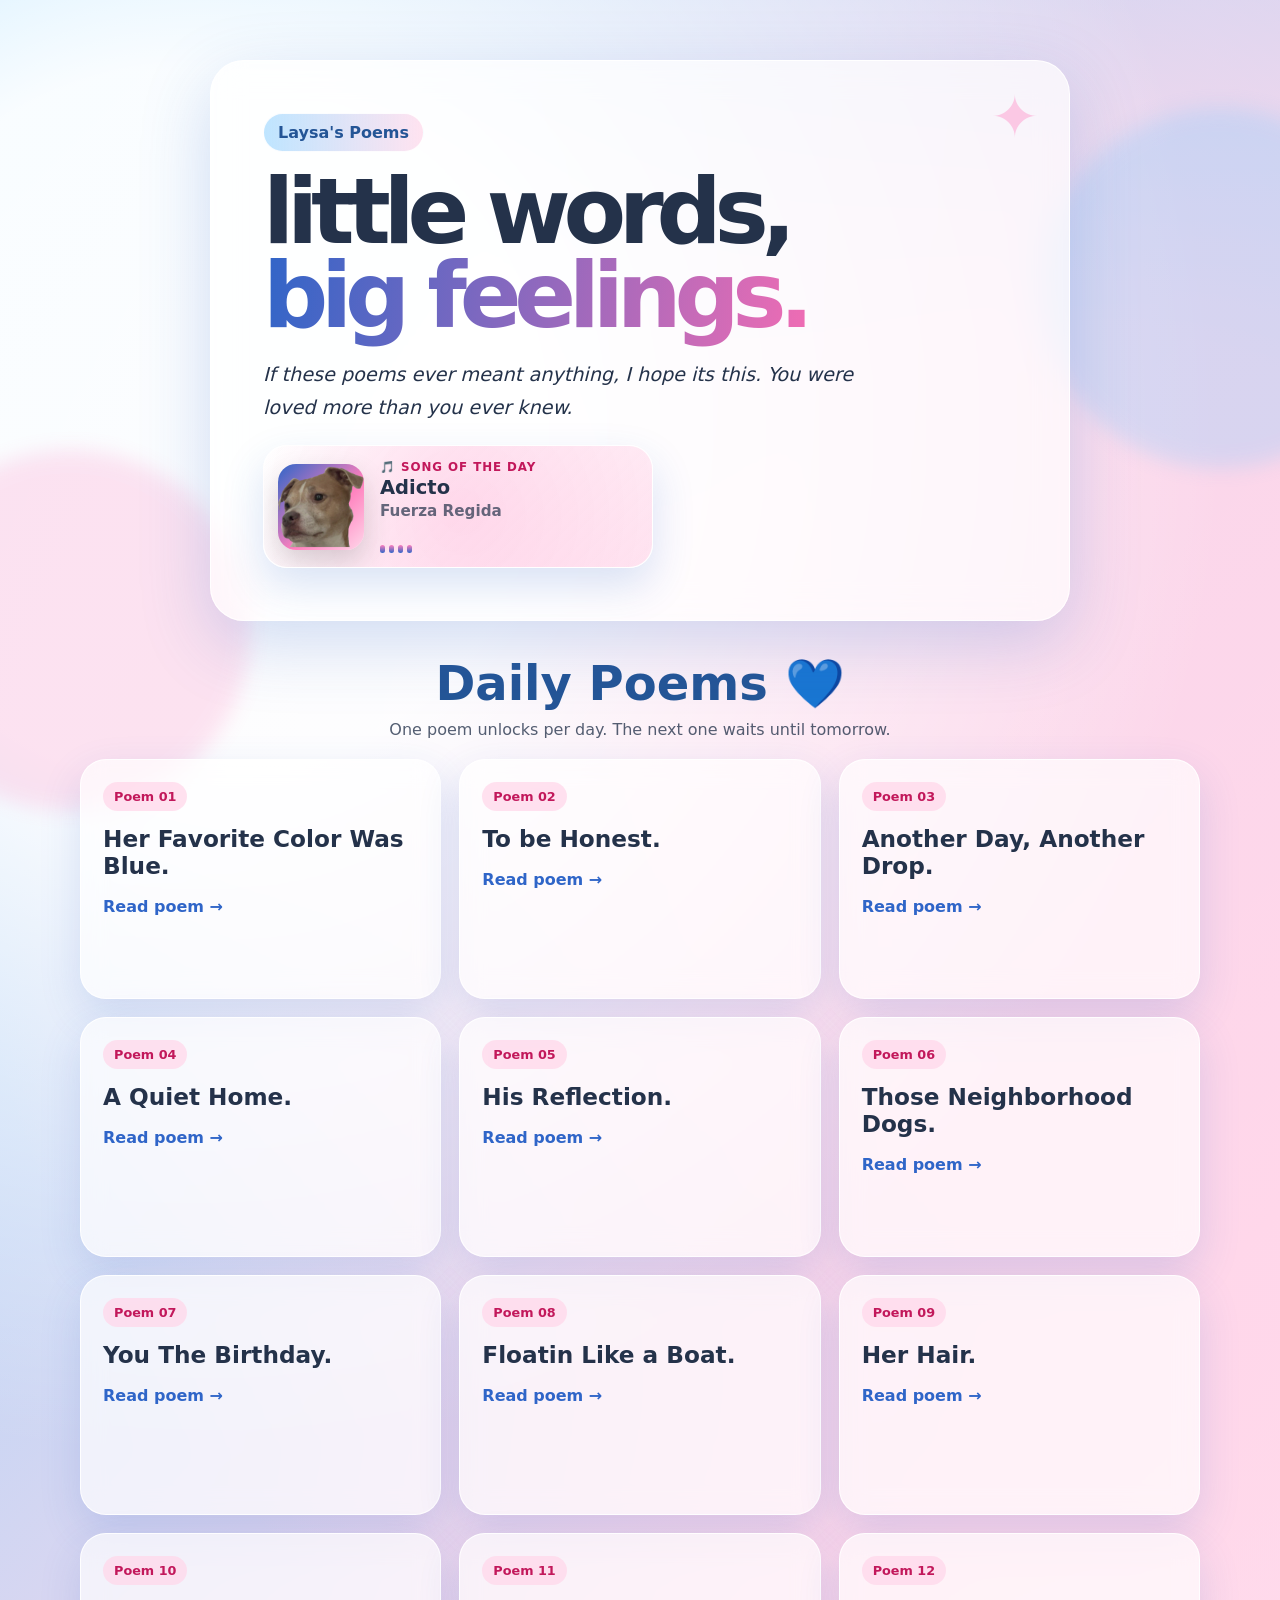
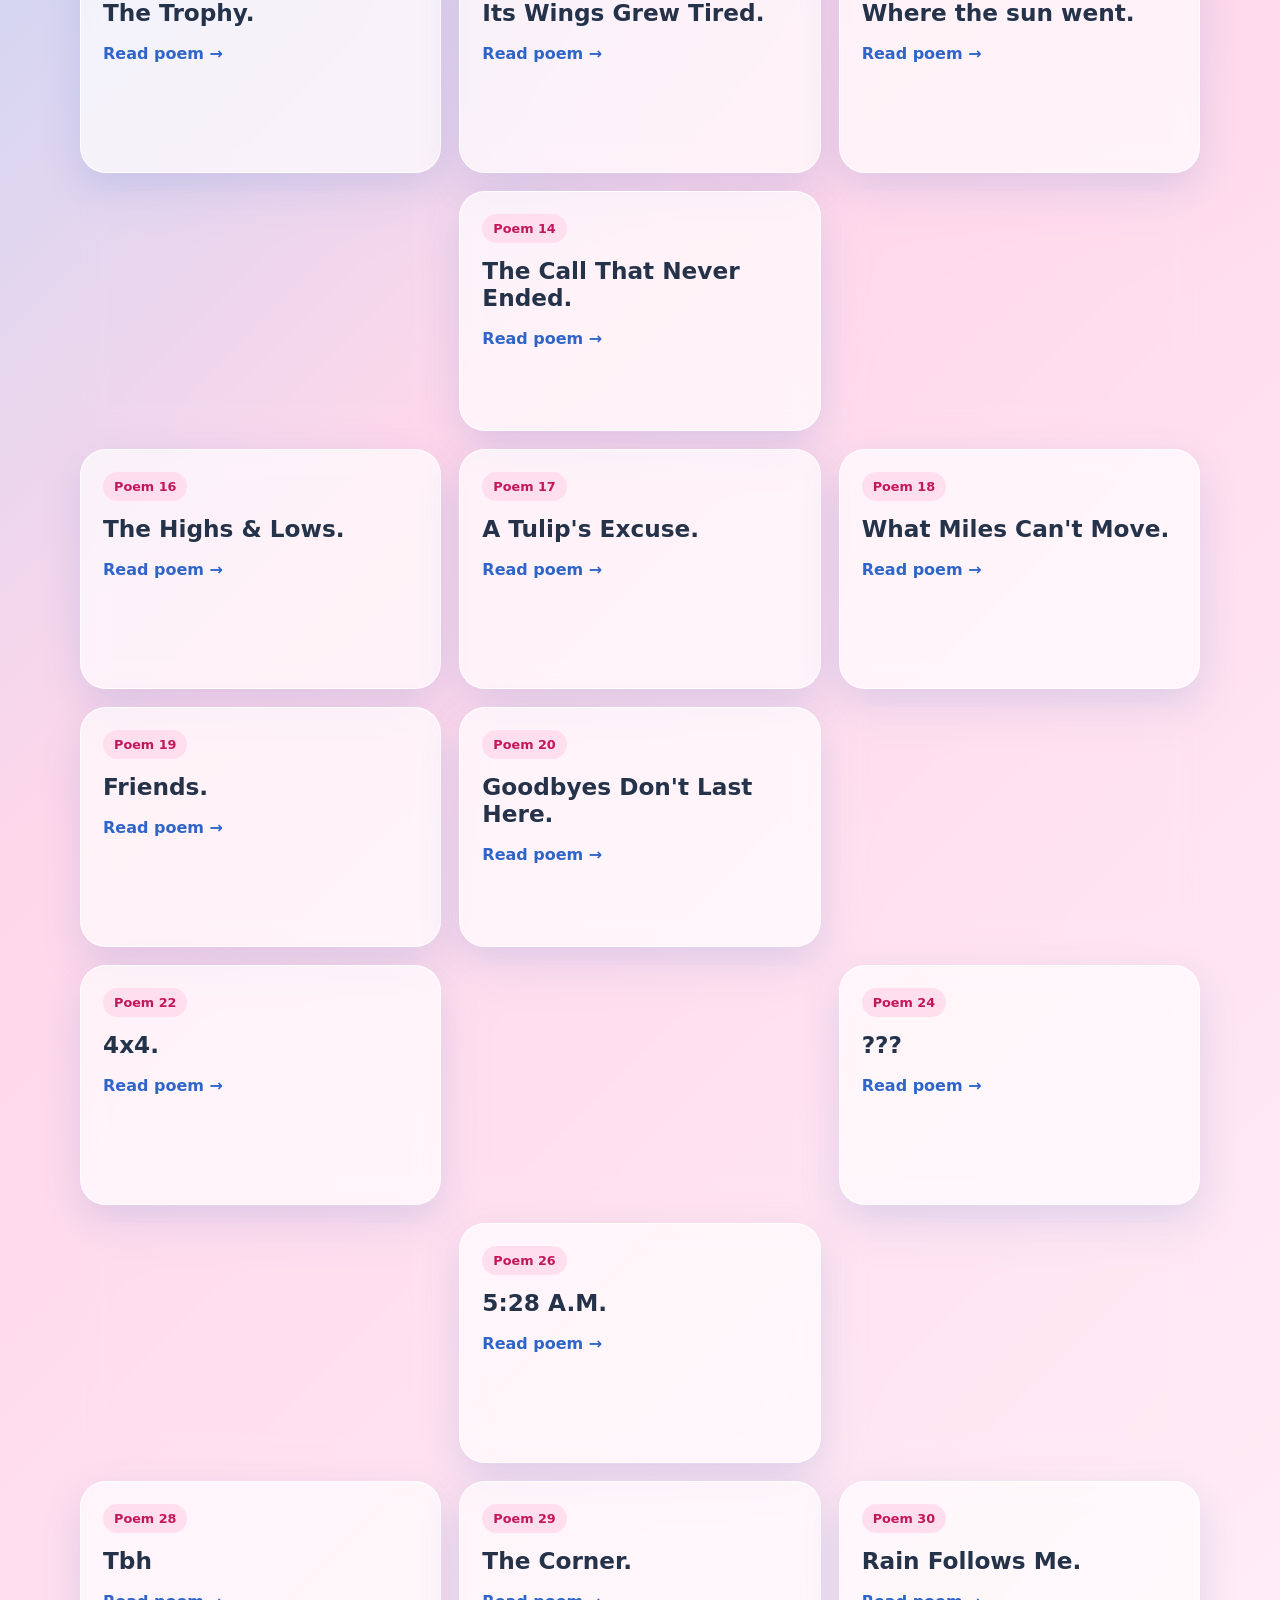
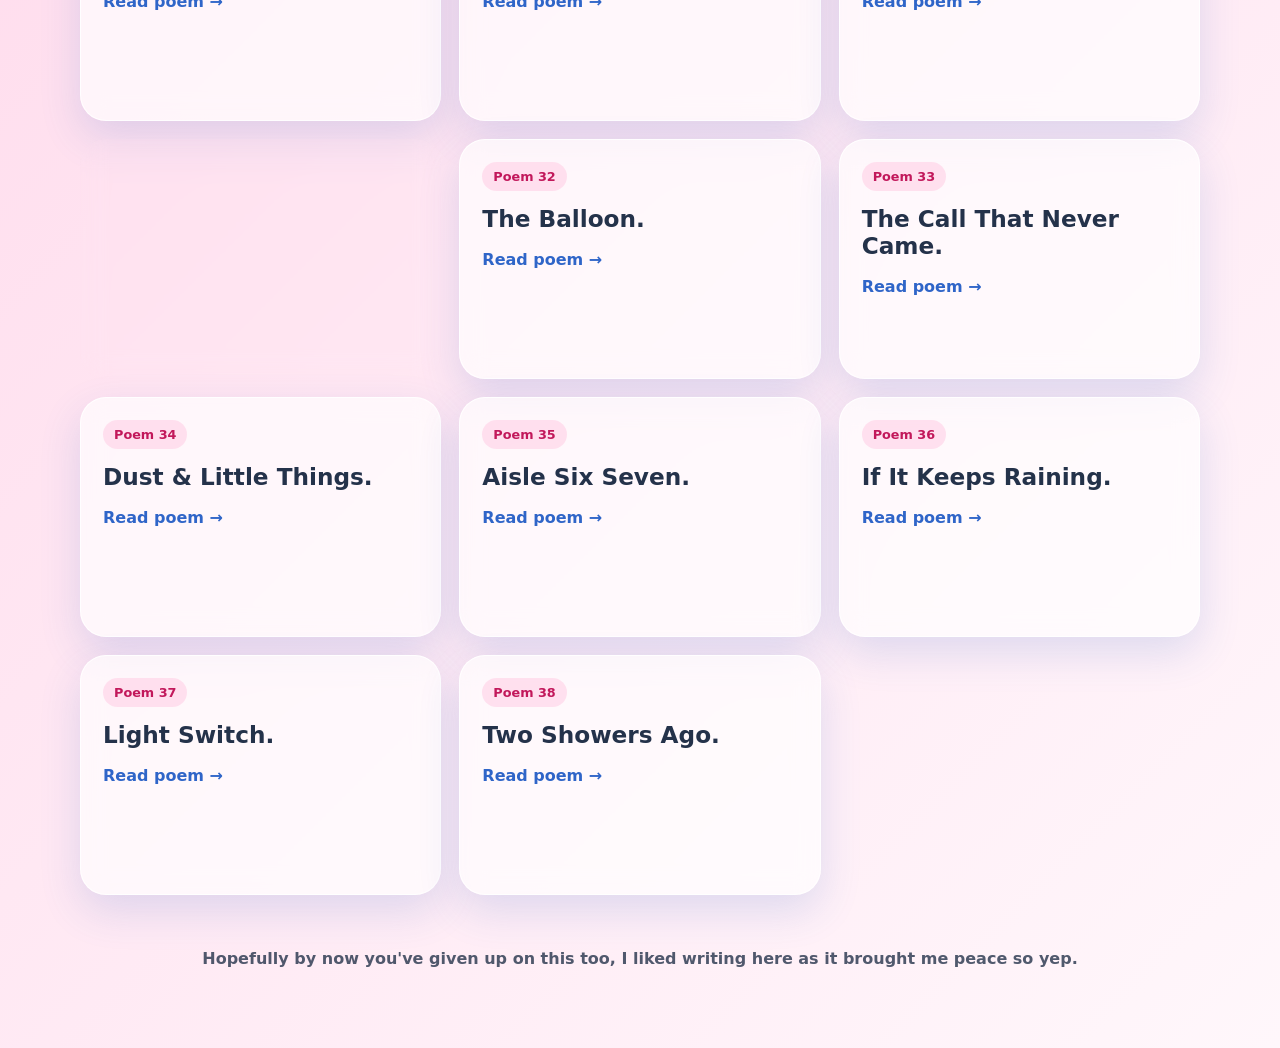
==== index.html @ 7ec51fd8 "Update index.html" ====
<!DOCTYPE html>
<html lang="en">
<head>
  <meta charset="UTF-8" />
  <meta name="viewport" content="width=device-width, initial-scale=1.0" />
  <title>Laysa's Poems.✍️💙</title>

  <style>
    :root {
      --blue: #7ecbff;
      --deep-blue: #2f65c8;
      --pink: #ffd7ea;
      --hot-pink: #ff7fbd;
      --cream: #fff9fb;
      --ink: #24324a;
      --soft-shadow: 0 22px 70px rgba(47, 101, 200, 0.22);
    }

    * {
      margin: 0;
      padding: 0;
      box-sizing: border-box;
      font-family: "Segoe UI", system-ui, sans-serif;
    }

    body {
      min-height: 100vh;
      color: var(--ink);
      overflow-x: hidden;
      background:
        radial-gradient(circle at 15% 10%, rgba(255,255,255,0.95) 0 9%, transparent 26%),
        radial-gradient(circle at 85% 18%, rgba(255,215,234,0.9) 0 12%, transparent 31%),
        linear-gradient(135deg, #89d4ff 0%, #ffd7ea 45%, #fff7fb 100%);
    }

    body::before,
    body::after {
      content: "";
      position: fixed;
      inset: auto;
      width: 360px;
      height: 360px;
      border-radius: 50%;
      filter: blur(10px);
      opacity: 0.45;
      pointer-events: none;
      z-index: 0;
    }

    body::before {
      left: -110px;
      bottom: 10%;
      background: rgba(255, 127, 189, 0.45);
      animation: floatGlow 8s ease-in-out infinite;
    }

    body::after {
      right: -120px;
      top: 12%;
      background: rgba(126, 203, 255, 0.6);
      animation: floatGlow 10s ease-in-out infinite reverse;
    }

    @keyframes floatGlow {
      0%, 100% { transform: translateY(0) scale(1); }
      50% { transform: translateY(-25px) scale(1.08); }
    }

    .page {
      position: relative;
      z-index: 1;
      width: min(1120px, calc(100% - 32px));
      margin: 0 auto;
      padding: 26px 0 60px;
    }

    .top-bar {
      display: flex;
      justify-content: space-between;
      align-items: center;
      gap: 14px;
      margin-bottom: 34px;
    }

    .home-link,
    .tiny-pill {
      text-decoration: none;
      color: #16427d;
      background: rgba(255, 255, 255, 0.65);
      border: 1px solid rgba(255,255,255,0.8);
      box-shadow: 0 10px 30px rgba(0,0,0,0.1);
      backdrop-filter: blur(12px);
      border-radius: 999px;
      padding: 11px 18px;
      font-weight: 800;
      transition: transform 0.2s ease, background 0.2s ease;
    }

    .home-link:hover,
    .tiny-pill:hover {
      transform: translateY(-2px);
      background: #fff;
    }

    .hero {
      display: grid;
      grid-template-columns: 1.05fr 0.95fr;
      gap: 28px;
      align-items: center;
      margin-bottom: 34px;
    }

    .hero-card {
      background: rgba(255,255,255,0.68);
      border: 1px solid rgba(255,255,255,0.9);
      border-radius: 34px;
      padding: clamp(26px, 5vw, 52px);
      box-shadow: var(--soft-shadow);
      backdrop-filter: blur(16px);
      position: relative;
      overflow: hidden;
    }

    .hero-card::before {
      content: "✦";
      position: absolute;
      right: 30px;
      top: 22px;
      font-size: 58px;
      color: rgba(255, 127, 189, 0.38);
      animation: twinkle 2.5s ease-in-out infinite;
    }

    @keyframes twinkle {
      0%, 100% { transform: rotate(0deg) scale(1); opacity: .35; }
      50% { transform: rotate(18deg) scale(1.2); opacity: .9; }
    }

    .eyebrow {
      display: inline-flex;
      align-items: center;
      gap: 8px;
      background: linear-gradient(90deg, rgba(126,203,255,.5), rgba(255,215,234,.7));
      border: 1px solid rgba(255,255,255,0.9);
      color: #245596;
      border-radius: 999px;
      padding: 9px 14px;
      font-weight: 900;
      margin-bottom: 18px;
    }

    h1 {
      font-size: clamp(2.45rem, 8vw, 5.7rem);
      line-height: 0.92;
      letter-spacing: -0.08em;
      color: #24324a;
      margin-bottom: 20px;
    }

    .gradient-text {
      background: linear-gradient(100deg, #2f65c8, #ff6db2, #2f65c8);
      background-size: 220% auto;
      -webkit-background-clip: text;
      background-clip: text;
      color: transparent;
      animation: shine 5s linear infinite;
    }

    @keyframes shine {
      to { background-position: 220% center; }
    }




    /* Song of the day card */
    .song-card {
      display: flex;
      align-items: center;
      gap: 16px;
      margin-top: 20px;
      width: min(100%, 390px);
      padding: 14px;
      border-radius: 24px;
      background: linear-gradient(135deg, rgba(255,255,255,.86), rgba(255,215,234,.72));
      border: 1px solid rgba(255,255,255,.95);
      box-shadow: 0 18px 42px rgba(47, 101, 200, .18);
      backdrop-filter: blur(14px);
      position: relative;
      overflow: hidden;
    }

    .song-card::before {
      content: "";
      position: absolute;
      inset: -40%;
      background: radial-gradient(circle, rgba(255,127,189,.22), transparent 55%);
      animation: songGlow 5s ease-in-out infinite;
      pointer-events: none;
    }

    @keyframes songGlow {
      0%, 100% {
        transform: translateX(-12%) rotate(0deg);
        opacity: .45;
      }

      50% {
        transform: translateX(12%) rotate(12deg);
        opacity: .9;
      }
    }

    .song-cover {
      width: 86px;
      height: 86px;
      flex: 0 0 86px;
      object-fit: cover;
      border-radius: 18px;
      box-shadow: 0 12px 28px rgba(0,0,0,.16);
      position: relative;
      z-index: 1;
      background: linear-gradient(135deg, #2f65c8, #ff7fbd 58%, #ffd7ea);
    }

    .song-info {
      display: flex;
      flex-direction: column;
      gap: 3px;
      position: relative;
      z-index: 1;
      min-width: 0;
    }

    .song-label {
      font-size: .74rem;
      font-weight: 900;
      color: #c2185b;
      text-transform: uppercase;
      letter-spacing: .08em;
    }

    .song-title {
      font-size: 1.22rem;
      font-weight: 900;
      color: #24324a;
      line-height: 1.15;
    }

    .song-artist {
      font-size: .95rem;
      font-weight: 700;
      color: rgba(36,50,74,.7);
    }

    .playing-bars {
      display: flex;
      align-items: end;
      gap: 4px;
      height: 22px;
      margin-top: 8px;
    }

    .playing-bars span {
      display: block;
      width: 5px;
      height: 8px;
      border-radius: 999px;
      background: linear-gradient(180deg, #ff7fbd, #2f65c8);
      animation: musicBar 1s ease-in-out infinite;
    }

    .playing-bars span:nth-child(2) {
      animation-delay: .15s;
    }

    .playing-bars span:nth-child(3) {
      animation-delay: .3s;
    }

    .playing-bars span:nth-child(4) {
      animation-delay: .45s;
    }

    @keyframes musicBar {
      0%, 100% {
        height: 7px;
        opacity: .7;
      }

      50% {
        height: 22px;
        opacity: 1;
      }
    }

    .hero-card p {
      font-size: clamp(1rem, 2vw, 1.2rem);
      line-height: 1.75;
      max-width: 620px;
    }

    .featured-poem {
      border-radius: 32px;
      background: linear-gradient(160deg, rgba(255,255,255,.82), rgba(255,215,234,.78));
      border: 1px solid rgba(255,255,255,.9);
      box-shadow: var(--soft-shadow);
      padding: 30px;
      position: relative;
      overflow: hidden;
    }

    .featured-poem::after {
      content: "💙";
      position: absolute;
      right: -8px;
      bottom: -22px;
      font-size: 120px;
      opacity: .12;
      transform: rotate(-12deg);
    }

    .featured-poem h2 {
      font-size: 1.35rem;
      color: #245596;
      margin-bottom: 14px;
    }

    .featured-poem .poem-lines {
      font-family: Georgia, serif;
      font-size: 1.1rem;
      line-height: 1.9;
      white-space: pre-line;
    }

    .section-title {
      text-align: center;
      margin: 34px 0 20px;
    }

    .section-title h2 {
      font-size: clamp(1.8rem, 4vw, 3rem);
      color: #245596;
    }

    .section-title p {
      margin-top: 8px;
      color: rgba(36, 50, 74, .78);
    }

    .poem-grid {
      display: grid;
      grid-template-columns: repeat(3, 1fr);
      gap: 18px;
    }

    .poem-card {
      min-height: 240px;
      border: 1px solid rgba(255,255,255,.88);
      background: rgba(255,255,255,.68);
      border-radius: 26px;
      padding: 22px;
      box-shadow: 0 16px 42px rgba(47, 101, 200, 0.16);
      backdrop-filter: blur(12px);
      cursor: pointer;
      position: relative;
      overflow: hidden;
      transition: transform .2s ease, box-shadow .2s ease;
    }

    .poem-card:hover {
      transform: translateY(-7px) rotate(-.4deg);
      box-shadow: 0 24px 55px rgba(47, 101, 200, 0.24);
    }

    .poem-card::before {
      content: "";
      position: absolute;
      inset: 0;
      background: linear-gradient(135deg, rgba(126,203,255,.18), rgba(255,127,189,.22));
      opacity: 0;
      transition: opacity .2s ease;
    }

    .poem-card:hover::before { opacity: 1; }

    .poem-card > * { position: relative; z-index: 1; }

    .poem-date {
      display: inline-block;
      font-size: .8rem;
      font-weight: 900;
      color: #c2185b;
      background: rgba(255,215,234,.75);
      border-radius: 999px;
      padding: 7px 11px;
      margin-bottom: 14px;
    }

    .poem-card h3 {
      font-size: 1.45rem;
      margin-bottom: 12px;
      color: #24324a;
    }

    .read-more {
      margin-top: 18px;
      font-weight: 900;
      color: #2f65c8;
    }

    .modal {
      position: fixed;
      inset: 0;
      display: none;
      align-items: center;
      justify-content: center;
      padding: 20px;
      background: rgba(14, 24, 49, .45);
      z-index: 50;
      backdrop-filter: blur(8px);
    }

    .modal.show { display: flex; }

    .modal-content {
      width: min(720px, 100%);
      max-height: 88vh;
      overflow: auto;
      border-radius: 30px;
      background: #fffafd;
      border: 2px solid rgba(255,255,255,.85);
      box-shadow: 0 30px 90px rgba(0,0,0,.28);
      padding: clamp(24px, 5vw, 46px);
      position: relative;
    }

    .close-modal {
      position: absolute;
      top: 18px;
      right: 18px;
      width: 42px;
      height: 42px;
      border: none;
      border-radius: 50%;
      background: #ffe4f2;
      color: #c2185b;
      font-size: 1.2rem;
      font-weight: 900;
      cursor: pointer;
    }

    .modal-content h2 {
      color: #245596;
      font-size: clamp(1.8rem, 5vw, 3rem);
      margin: 14px 0 18px;
    }

    .modal-poem {
      white-space: pre-line;
      font-family: Georgia, serif;
      font-size: 1.17rem;
      line-height: 2;
      color: #24324a;
    }

    .footer-note {
      text-align: center;
      margin-top: 34px;
      padding: 20px;
      color: rgba(36, 50, 74, .8);
      font-weight: 700;
    }

    .floating-heart {
      position: fixed;
      bottom: -40px;
      font-size: 18px;
      opacity: .35;
      pointer-events: none;
      animation: rise 8s linear forwards;
      z-index: 0;
    }

    @keyframes rise {
      to {
        transform: translateY(-115vh) rotate(360deg);
        opacity: 0;
      }
    }

.poem-preview {
  color: rgba(36, 50, 74, .75);
  line-height: 1.6;
  font-family: Georgia, serif;
}

    .single-hero {
      grid-template-columns: 1fr;
      max-width: 860px;
      margin-left: auto;
      margin-right: auto;
    }

    .locked-card {
      cursor: default;
      opacity: .62;
      filter: grayscale(.15);
    }

    .locked-card:hover {
      transform: none;
      box-shadow: 0 16px 42px rgba(47, 101, 200, 0.16);
    }

    .locked-card .read-more {
      color: #c2185b;
    }

    .unlock-note {
      margin-top: 12px;
      font-size: .92rem;
      line-height: 1.5;
      color: rgba(36, 50, 74, .68);
      font-weight: 700;
    }


    /* Tulip intro animation for Poem 15 */
    .tulip-intro {
      position: fixed;
      inset: 0;
      background: rgba(255, 250, 253, 0.98);
      display: none;
      justify-content: center;
      align-items: center;
      z-index: 9999;
    }

    .tulip-intro.show {
      display: flex;
    }

    .tulip {
      position: relative;
      width: 120px;
      height: 250px;
    }

    .stem {
      position: absolute;
      bottom: 0;
      left: 56px;
      width: 8px;
      height: 0;
      background: #3ea85a;
      border-radius: 999px;
      animation: growStem 1.3s forwards;
    }

    .leaf {
      position: absolute;
      width: 55px;
      height: 22px;
      background: #57c76f;
      border-radius: 100px;
      opacity: 0;
    }

    .leaf-left {
      left: 12px;
      bottom: 70px;
      transform: rotate(-35deg);
      animation: showLeaf .5s 1s forwards;
    }

    .leaf-right {
      right: 12px;
      bottom: 105px;
      transform: rotate(35deg);
      animation: showLeaf .5s 1.15s forwards;
    }

    .flower {
      position: absolute;
      top: 8px;
      left: 24px;
      opacity: 0;
      animation: bloom .85s 1.45s forwards;
    }

    .petal {
      position: absolute;
      width: 42px;
      height: 64px;
      background: #ff7fbd;
      border-radius: 50% 50% 8px 8px;
      box-shadow: 0 10px 30px rgba(255, 127, 189, 0.3);
    }

    .p1 {
      left: 18px;
      z-index: 2;
    }

    .p2 {
      left: 0;
      transform: rotate(-22deg);
      transform-origin: bottom center;
    }

    .p3 {
      left: 36px;
      transform: rotate(22deg);
      transform-origin: bottom center;
    }

    @keyframes growStem {
      to { height: 180px; }
    }

    @keyframes showLeaf {
      to { opacity: 1; }
    }

    @keyframes bloom {
      from {
        opacity: 0;
        transform: translateY(20px) scale(.15);
      }
      to {
        opacity: 1;
        transform: translateY(0) scale(1);
      }
    }


    .tulip-message {
      position: fixed;
      left: 50%;
      top: 68%;
      transform: translateX(-50%);
      text-align: center;
      color: #24324a;
      opacity: 0;
      font-size: 1.25rem;
      line-height: 1.8;
      font-family: Georgia, serif;
      animation: fadeWords 1.5s ease forwards;
      animation-delay: 2s;
    }

    .tulip-message div:first-child {
      font-style: italic;
    }

    .tulip-message div:last-child {
      font-size: 1.6rem;
      font-weight: 500;
    }

    @keyframes fadeWords {
      from {
        opacity: 0;
        transform: translateX(-50%) translateY(12px);
      }

      to {
        opacity: 1;
        transform: translateX(-50%) translateY(0);
      }
    }

    @media (max-width: 900px) {
      .hero { grid-template-columns: 1fr; }
      .poem-grid { grid-template-columns: repeat(2, 1fr); }
      .top-bar { align-items: stretch; flex-direction: column; }
      .home-link, .tiny-pill { text-align: center; }
    }

    @media (max-width: 620px) {
      .page { width: min(100% - 18px, 1120px); padding-top: 12px; padding-bottom: 42px; }
      .top-bar { margin-bottom: 18px; }
      .poem-grid { grid-template-columns: 1fr; gap: 14px; }
      .hero { margin-bottom: 24px; }
      .hero-card, .featured-poem, .modal-content { border-radius: 24px; }
      .hero-card { padding: 24px 18px; }
      .poem-card { min-height: auto; padding: 20px 18px; border-radius: 22px; }
      .modal { padding: 10px; }
      .modal-content { max-height: 86vh; padding: 26px 18px; }
      .modal-poem { font-size: 1.05rem; line-height: 1.85; }
      .close-modal { top: 12px; right: 12px; }
    }
  </style>
</head>
<body>
  <main class="page">
    <nav class="top-bar">
    </nav>

    <section class="hero single-hero">
      <div class="hero-card">
        <div class="eyebrow">Laysa's Poems</div>
        <h1>little words,<br><span class="gradient-text">big feelings.</span></h1>
        <p>
          <i>If these poems ever meant anything, I hope its this.
             You were loved more than you ever knew.
          </i>
        </p>

                <div class="song-card" aria-label="Song of the Day">
          <img id="songCover" class="song-cover" src="" alt="Song Cover">

          <div class="song-info">
            <span class="song-label">🎵 Song of the Day</span>
            <span id="songTitle" class="song-title"></span>
            <span id="songArtist" class="song-artist"></span>

            <div class="playing-bars" aria-hidden="true">
              <span></span>
              <span></span>
              <span></span>
              <span></span>
            </div>
          </div>
        </div>
</div>
    </section>

    <section id="poemCollection">
      <div class="section-title">
        <h2>Daily Poems 💙</h2>
        <p>One poem unlocks per day. The next one waits until tomorrow.</p>
      </div>

      <div class="poem-grid" id="poemGrid"></div>
    </section>

    <div class="footer-note">
Hopefully by now you've given up on this too, I liked writing here as it brought me peace so yep.
    </div>
  </main>


  <div id="tulipIntro" class="tulip-intro">
    <div class="tulip">
      <div class="stem"></div>
      <div class="leaf leaf-left"></div>
      <div class="leaf leaf-right"></div>
      <div class="flower">
        <span class="petal p1"></span>
        <span class="petal p2"></span>
        <span class="petal p3"></span>
      </div>

      <div class="tulip-message">
        <div>in the end,</div>
        <div>i still love you laysa.</div>
      </div>
    </div>
  </div>

  <div class="modal" id="poemModal" onclick="closePoem(event)">
    <div class="modal-content">
      <button class="close-modal" onclick="closePoem(event)">×</button>
      <span class="poem-date" id="modalDate"></span>
      <h2 id="modalTitle"></h2>
      <div class="modal-poem" id="modalPoem"></div>
    </div>
  </div>

  <script>
    const SONG_OF_THE_DAY = {
      title: "Adicto",
      artist: "Fuerza Regida",
      cover: "babydog.png"
    };

    const poems = [
      {
        title: "Her Favorite Color Was Blue.",
        date: "Poem 01",
        body: `Past every color in the rainbow,
        He always stopped at blue,
        The memories always came slow,
        Like a quiet ocean view.
        
        He thought it was just a coincidence,
        A habit he never outgrew,
        Until one day it all made sense,
        Her favorite color was blue.
        `
      },
      {
        title: "To be Honest.",
        date: "Poem 02",
        body: `Like a leaf in the wind,
        I was tossed and I turned,
        Looking for signs in the distance
        While bridges behind me burned.

        To be honest,
        Nothing felt more like flying,
        Than the moment I let go of trying.

        I was weightless, I was free,
        I was finally just me,
        And I never wanted to land,
        But then I began to understand.

        That every sky gets lonely,
        No matter how perfect the view.

        To be honest,
        It should have always been with you.
        `
      },
      {
        title: "Another Day, Another Drop.",
        date: "Poem 03",
        body: `It comes and goes,
        Never quite the same,
        A little drop of sunshine,
        Or a little drop of rain.
        
        It can be the best day ever,
        Or the worst day too,
        But every drop is a memory,
        And every drop is a part of you.
        
        He looks out past the window,
        Nothing but a cloud or two,
        He idles by waiting for the rain to show,
        But the sun keeps shining through.
        
        She loves the sun, and she hates the rain,
        But he loves her, so he'll take them both just the same.
        It's just another day, another drop, but it's a drop that holds her name,`
      },
      {
        title: "A Quiet Home.",
        date: "Poem 04",
        body: `The moonlight spills like honey,
        Through the windows filled with dreams,
        A quiet home of memories,
        Where love is more than it seems.
        
        What awaits beyond the starlit sky,
        Is a world of endless curiosity,
        But in this quiet home, beneath the night,
        He finds himself wrapped in her tranquility.
        
        He wonders if she too feels the disconnect,
        Between the world outside and the one they share,
        But in this quiet home, where their hearts connect,
        He knows that love is always there.
        
        So he'll stay a little longer, in this quiet home,
        Where the moonlight spills like honey, and love is all they've ever known.
        He doesn't need to chase the stars above, or seek out new horizons to roam,
        Because in this quiet home, with her, he's already found his way back home.
        
        And in the stillness of the night, he realizes with a smile,
        The home was never quiet,
        The love was never silent,
        The moon was never just a light,
        It was the melody of her heart, that made everything feel so right.`

      },
      {
        title: "His Reflection.",
        date: "Poem 05",
        body: `He sits across from it,
        It stares back at him,
        
        The same hands that once reached for another drink,
        Now wishes to reach for her instead,
        No need for crowded rooms or flashing lights,
        Just the quiet company of her voice he wishes would never end.

        He spent years trying to outrun the silence,
        Mistaking the noise for being alive,
        Pouring his sorrows into empty glasses,
        Hoping that she would finally arrive.

        Wait lowkey timeout,
        He thinks to himself,
        Maybe it's not her he's waiting for,
        In the quiet moments, when the world slows down,
        He realizes that he's been waiting for himself to be found.`
      },
      {
        title: "Those Neighborhood Dogs.",
        date: "Poem 06",
        body: `Every afternoon, 
        The neighborhood dogs come out to play,
        
        Cute little pups with wagging tails and floppy ears,
        Ready to chase a ball or make new friends without any fears.
        
        Little paws prance across the pavement,
        Tails wagging with a purpose to be free,
        As if every blade of grass,
        Holds a mystery only they can see.
        
        He sits back and watches the joyful show,
        A gentle smile begins to slowly grow,
        How happiness can fit inside a game,
        Yet somehow every day still feels the same.

        Because no matter how adorable those neighborhood dogs may seem,
        Or how playful they are when they run and gleam,
        His thoughts always wonder back to you,
        The prettiest thing those eyes have ever seen.

        The dogs are cute,
        That's certainly true,

        But if they handed out awards each day,
        For the one who stole his heart away,
        First place would always go to you.
        `
      },
      {
        title: "You The Birthday.",
        date: "Poem 07",
        body: `It's not her birthday,
        I checked twice today,
        But everytime I see her,
        My brain says it anyway.

        No cake on the table,
        No candles on display,
        No reason to celebrate,
        But somehow here we stay.

        Perhaps it's her smile,
        Maybe it's her eyes,
        Maybe it's the way she laughs,
        I wouldn't know, I'm not that wise.

        All I know is that when I'm with her,
        She never fails to make my day,
        So if someone asks me why,
        I'll just say, "she da birthday."
        `
      },
      {
        title: "Floatin Like a Boat.",
        date: "Poem 08",
        body: `He spent years patching holes,
        In a boat that wouldn't sink,
        Fixing problems that weren't there,
        Before he'd stop to think.
        
        Every creak became a warning,
        Every wave became a sign,
        As if disaster sat waiting,
        Just waiting for the next wave to come by,
        
        He was so busy preparing,
        For waters that were rough and cold,
        That he forgot to enjoy them,
        Or so he's often told.
        
        The funny thing about boats,
        Is they were built to sway,
        Not every movement means you're lost,
        Sometimes that's just the bay.
        
        So now he lets the water move,
        And takes it day by day, 
        Because a boat that fears the ocean,
        Was never meant to sail away.`
      },
      {
        title: "Her Hair.",
        date: "Poem 09",
        body: `He notices her hair,
        More often than he'll admit,
        The way it falls around her shoulders,
        Like cinderalla, it always fit.
        
        Some days it's neatly brushed,
        Other days it does its own thing,
        Yet somehow every version of it,
        Feels deserving of a painting.
        
        He swears it catches sunlight, 
        In a way he's never understood,
        Turning ordinary moments,
        Into something remarkably good.
        
        To some it's just hair,
        At least that's what people say,
        But when it's attached to her,
        It's never ordinary in any way.
        
        You may not be mine,
        But I'll always love the way it shines.`

      },
      {
        title: "The Trophy.",
        date: "Poem 10",
        body: `There comes a time when the whole world cheers.
        It comes every four years.
        Where hopes and dreams become reality.
        As every fan loses their sanity.

        The flags start waving.
        The streets come alive,
        Where a kick can break you,
        And a goal can revive.

        Kids wear their favorite jerseys,
        Dreaming their team succeeds,
        Seeing their name in the paper,
        For the whole world to read.

        They play for the glory,
        The lights and the fame,
        The chance to be remembered,
        Long after the game.

        I used to get it,
        Or atleast I think,
        The need to keep chasing,
        The edge of the brink.

        To hold something golden,
        Above the rest of the noise,
        To prove to the world,
        That I was one of the boys.

        But trophies are but an object,
        They sit and collect dust,
        They look good on shelves,
        But rust if they must.

        In the very end,
        The crowds all go home,
        The cameras all leave,
        And eventually these memories,
        Become hard to retrieve.

        That's when I think of you,
        And everything shifts,
        Because you were never,
        The kind of thing someone lifts.

        You weren't made of gold,
        Or silver or stone,
        Yet somehow you shine,
        More than all of them shown.

        If I won the World Cup,
        On the biggest night,
        With the whole world watching,
        Beneath every light,

        I'd probably smile,
        I'd probably grin,
        But it still wouldn't compare,
        To the day you walked in.

        Because people chase trophies,
        Their whole lives through,
        And all this time,
        Mine looked at you.

        Maybe not mine,
        That's a different story,
        But you'll always be,
        My version of glory.`
      },
            {
        title: "Its Wings Grew Tired.",
        date: "Poem 11",
        body: `A butterfly grew restless,
        Staring past the trees,
        Wondering what existed
        Beyond the summer breeze.

        The meadow wasn't awful,
        The flowers weren't bad,
        It just couldn't shake the feeling
        That there was more to be had.

        So one morning it left,
        Without much of a plan,
        Which sounds pretty stupid,
        But sometimes that's how journeys began.

        The first few days were easy,
        The weather played along,
        It almost started thinking
        It couldn't go wrong.

        Then came the wind,
        Then came the rain,
        Then came a hundred reasons
        To turn right back again.

        Some flowers looked beautiful,
        Then wilted in a week,
        Some seemed completely ordinary,
        Yet offered what it sought to seek.

        There were days it felt lost,
        Days it felt free,
        Days it missed the meadow,
        More than it wanted to be.

        But every time it stopped,
        And looked at where it stood,
        Going back felt comfortable,
        Yet moving felt more good.

        That's the strange thing about adventure,
        It rarely feels the way you think,
        It's less standing on a mountain,
        More standing on the brink.

        Somewhere along the journey,
        Between the highs and lows,
        It realized love and adventure
        Are closer than anyone knows.

        Both ask you to risk something,
        Both ask you to be brave,
        Both can leave you smiling,
        Or leave you in a grave.

        Still, given the choice,
        It would've done it all again,
        Because a life spent wondering
        Is its own kind of pain.

        So the butterfly kept flying,
        No finish line in view,
        Chasing a life worth living,
        And maybe a flower too.`
      },
{
title: "Where the sun went.",
date: "Poem 12",
body: `A shadow followed quietly,
      Wherever the sunlight went,
      Never asking for a reason,
      Never wondering what it meant.

      Some days were bright,
      Some days were gray,

      Yet it stayed beside the light,
      Anyway.

      People notice sunshine,
      They rarely notice shade,
      That's just the way
      Some things are made.

      But every now and then,
      The light would laugh,

      And somehow that alone
      Was enough.

      Evening always came,
      As evening tends to do,
      Stretching shadows thinner
      Until they slipped from view.

      Yet if tomorrow brought sunlight,
      It knew exactly what it'd do.

      Follow it again,
      Without being asked to.`
    },
{
  title: "The Tunnel.",
date: "Poem 13",
body: `Two hamsters lived,
On opposite sides,
One loved to wander,
One preferred to hide.

The first spent its days,
Digging through rough dirt,
Certain the effort,
Would somehow be worth.

Every tunnel grew longer,
Every turn felt right,
It spend all its mornings,
Along with most of its nights.

The dirt piled up,
The walls grew tall,
It kept thinking to itself that maybe one day,
It would make sense of it all.

Meanwhile the other,
Was doing just fine,
Napping and snacking,
Without a thing on its mind.

Then one afternoon,
The tunnel broke through,
After all that digging,
After all it went through.

The other looked over,
Then went back to bed,
And for some reason,
That stuck in its head.

Not out of anger,
Not out of spite,
Just the kind of silence,
That keeps you up at night.

So it sat by the tunnel,
With dirt on its nose,
Thinking about things,
Only a hamster knows.

Then it covered the enterance,
And packed up the ground,
Realizing some things,
Don't need to be found.

The strange part is,
It still wished it well,
Still hoped life was peaceful,
Inside that little shell.

And every now and then,
Passing where the tunnel ran,
It'd smile to itself,
And keep walking once again. `
},
{
title: "The Call That Never Ended.",
date: "Poem 14",
body: `I left a voicemail once.

Not the kind you plan,
Not the kind you rehearse,
Just the kind that happens
When your thoughts get there first.

I remember hanging up,
Then staring at the screen,
Wondering if the silence after
Meant what I thought it meant.

Funny how a voicemail works.

You say what you need to say,
Then it belongs to yesterday,
Sitting somewhere in a phone
Long after you've walked away.

I think that's why people hate them.

You can't take back a sentence,
Or laugh and say "ignore that part,"
The words leave your mouth
And keep doing their job.

Mine wasn't angry,
It wasn't even mean,

It just sounded like somebody
Who was tired of being unseen.

I said goodbye.

At least I think I did.

But the more time passes,
The less that word fits.

Because goodbye feels permanent,
Like a gravestone and a name,

And if I've learned anything,
It's that life ignores those rules.

Songs come back.
Places come back.

Memories show up uninvited
Just to sit in your lap.

Even this voicemail,
Which should've ended that night,

Somehow keeps finding its way
Into the back of my mind.

Not because I meant every word,
And not because I didn't,

But because some moments happen
Before you've had time to listen.

So maybe it was a goodbye.
Maybe it wasn't at all.

I just know it's funny how
The shortest messages

Can become the longest calls.`
},
{
title: "For a Few Seconds.",
date: "Poem 15",
body: `No dogs this time.
No boats.
No butterflies trying to find their way home.

Just you and me.

Because sometimes the truth
Doesn't need a disguise,
And no story I could write
Would ever be prettier than your eyes.

We kissed today.

That's it.
That's the poem.

At least part of it.

Because for a few seconds,
The world stopped making noise,
There were no questions,
No wrong choices.

No wondering what comes next,
No wondering where we stand,
Just your lips,
And my shaking hands.

Maybe to you,
It wasn't all that much,

Maybe it was only a kiss,
Maybe it was only a touch.

But to me,
It felt like finding air,

Like every part of my life,
Had somehow led me there.

And maybe that's unfair.

Maybe moments don't belong
To both people the same way,
Maybe what felt like forever to me
Was just another Monday.

Still,
I wouldn't trade it.
Not for anything.

Because for those few seconds,
Everything felt right,
Like the universe finally stopped arguing
And called a truce for the night.

I've said stupid things.
More than I'd ever admit.
Some out of pride,
Some because I thought being hurt gave me permission for it.

Some because alcohol convinced me,
That it knew what to say,
When really it just made a fool
Of somebody who should've walked away.

And for all of those moments,
The ones I'd take back if I could,

I'm sorry.

Not the dramatic kind of sorry,
Not the kind looking for a reply,
Just the kind that sits quietly
And wishes it had done better by your side.

Because you deserved patience.
You deserved peace.
You deserved somebody
Who made your worries decrease.

You deserved kindness,
On the days life wasn't fair,
And if I failed at giving that,
Then that's mine to bear.

The truth is,
You deserved the world.
Not pieces of it.
Not promises of it.

The whole thing.

Every sunrise.
Every opportunity.
Every beautiful thing,
This life could possibly be.

And if our story ends here,
Then maybe that's how it's meant to go,
Maybe some people arrive
Just to leave something behind before they go.

If that's true,

Then thank you.
Thank you for the conversations.
Thank you for the laughter.
Thank you for every memory
I know I'll carry after.

Thank you for letting me know
What it felt like to care this much.

And thank you for paradise,
Even if paradise,
Only lasted one touch.

Because if today was the last page,
If there's nothing after this,

Then I'd spend the rest of my life
Grateful for that kiss.

Not because it changed the world,
Or because it fixed me somehow,

But because for a few perfect seconds,
The world forgot to spin,
And all the things I'd been missing,
Were suddently standing within,

Just you.
Just me.

And a moment so beautiful.

That every part of me,
Never really wants to leave.`
},

{
title: "The Highs & Lows.",
date: "Poem 16",
body: `People talk about highs and lows,

But not the way I mean.

The high was never drugs,
It was seeing you in between.

Just passing by,
Like any other day,

Yet somehow my whole mood
Would drift your way.

And the lows weren't sadness,
Or feeling blue,

They were the nights
Spent begging life for you.

Funny how that works,

The highest I've ever been
Was watching you walk near.

The lowest I've ever gotten
Was dropping every ounce of pride I had here.

Still I'd take both,

The rush and the fall,

Because a life without either
Wouldn't feel like much at all.
`
},
{
title: "A Tulip's Excuse.",
date: "Poem 17",
body: `
A tulip once said,

"I face the sun the same as every day."

And maybe that was true,

In its own way.

The morning came,

The petals stretched wide,

The light touched everything,

Not just one side.

So the tulip shrugged,

Or as much as flowers do,

And said,

"What else am I supposed to do?"

But the garden noticed.

The bees did too.

There was one patch of sunlight

It always seemed drawn to.

Not by much,

Just enough to tell,

The kind of difference

A flower knows well.

The tulip insisted,

"It's nothing at all."

Yet somehow its colors looked brighter

Whenever that light would fall.

Maybe it happened on its own.

Maybe that's partly right.

But some things don't lean that far

Without a reason toward the light.

And if the tulip ever stops

Long enough to see,

It might realize

The sun was never shining equally.

`
},

{
title: "What Miles Can't Move.",
date: "Poem 18",
body: `
Miles may stretch between us,
And pull us in many different ways,
But the distance never stood a chance,
Against the things that'd stay.

The moon still climbs each evening,
The stars still fill the night,
And somewhere under all of them,
I know we're seeing the same shining light.

The matches still come every week,
The crowds still sing the same,
And somehow we're both watching,
Even miles apart from the game.

Different seats and different views,
Yet cheering all the same,
Funny how two hearts can wander,
And still run toward the same flame.

We may never share a sidewalk,
Or walk the same old street,
But happiness was never measured,
By how often two people meet.

And if the world keeps turning,
And pulls us where it may,
I'll be glad you're in it,
No matter how far away.
`
},

{
title: "Friends.",
date: "Poem 19",
body: `
If we're friends,

Then the oceans must have dried,

And every ship still sailing

Must have forgotten why.

If we're friends,

Then the moon must have left the sky,

And every star above it

Must have forgotten how to shine.

If we're friends,

Then winter must have bloomed with roses,

And every broken clock

Must have known where time was going.

If we're friends,

Then mountains must have drifted,

And every stone beneath them

Must have given up resisting.

If we're friends,

Then the deserts must have flooded,

And every grain of sand

Must have forgotten where it rested.

If we're friends,

Then every lighthouse standing

Must have lost its light,

And every sailor lost at sea

Must have found the shore one night.

If we're friends,

Then every leaf in autumn

Must have climbed back to its tree,

And every river rushing onward

Must have turned around for me.

If we're friends,

Then every echo ever spoken

Must have answered something new,

And every compass ever built

Must have stopped pointing true.

If we're friends,

Then every flame that's ever burned

Must have forgotten how to glow,

And every seed beneath the earth

Must have decided not to grow.

If we're friends,

Then every wave upon the shore

Must have learned to stay in place,

And every sunset ever painted

Must have forgotten how to fade.

If we're friends,

Then every bird that crossed the sea

Must have forgotten how to fly,

And every cloud that wandered free

Must have chosen not to drift by.

If we're friends,

Then every season ever born

Must have forgotten when to change,

And every path I've ever walked

Must have ended somewhere strange.

Because friends don't lose sleep

Over the sound of a name,

And friends don't carry memories

That never stayed the same.

Friends don't search a crowd

And hope for only one,

Friends don't enter rooms

And feel them come undone.

Friends don't replay moments

Years after they are through,

Friends don't see a hundred faces

And still go looking for you.

Friends don't memorize

The way somebody smiled,

Or hold onto a single laugh

For miles and miles and miles.

Friends don't count the days,

Or wish away the space,

Friends don't find forever

Written in one face.

Friends don't walk away

And take half the world along,

Friends don't become the reason

A silence feels so strong.

Friends don't hear a name

And feel their whole chest stir,

Friends don't write poems

That somehow end with her.

So if we're friends,

The rivers must have climbed uphill,

And every star that ever burned

Must have frozen still.

So if we're friends,

The earth must have stopped its spin,

And every locked door in existence

Must have opened from within.

So if we're friends,

Then every impossible thing

Must have already come and gone,

Because I've called you many things,

And "friend" was never one.

And if that's what you're hoping for,

If that's where all this ends,

Then maybe we wanted different things,

And maybe that depends.

But I'd sooner believe the oceans dried,

And the moon abandoned the sky above,

Before I'd look you in the eyes

And call what I felt "friendship" instead of love.

Laysa, you can blame me for crashing out,
For every moment where frustration showed,

But fighting for something I truly loved
Was never a road I'd regret having chose.

I've regretted words,
And I've regretted pride,

But never the part of me
That refused to step aside.

Because loving you wasn't the mistake,
And caring never felt wrong,

So if history judges me for fighting,
That's something I'll carry along.

`
},

{
title: "Goodbyes Don't Last Here.",
date: "Poem 20",
body: `
People talk about goodbyes

Like they're doors that simply close,

Like one person walks away

And that's just how it goes.

Maybe that's true for some,

Maybe they leave and never think twice,

But I've never understood

How something real gets cut that precise.

I keep asking myself,

Is it obsession or something more?

Because no matter how many times I leave,

Part of me ends up at your door.

Not literally.

Just in the quiet moments,

The ones nobody sees,

The ones that show up uninvited

Like a song carried by the breeze.

And maybe that's my fault.

Maybe I held on too long.

Maybe some stories end

And one person just moves on.

But then I remember this:

Out of billions of people,

It wasn't me who placed us there,

And it wasn't you either.

The universe picked an office,

A random building on a random street,

And somehow two complete strangers

Ended up in the same heartbeat.

What are the odds of that?

Really.

The same days,

The same hallways,

The same conversations,

The same air.

Maybe it meant nothing.

Maybe that's the answer.

But if that's true,

Why does goodbye still feel unfinished?

Because some people leave your life,

And eventually they disappear.

Their name fades,

Their face softens,

Their memory grows distant.

Yours never did.

So I don't know if it's a soul tie,

Or terrible luck,

Or a lesson I haven't learned yet.

I just know every goodbye

Has always felt temporary.

Like a chapter ending,

Not the book.

And maybe one day

The universe will prove me wrong.

Maybe this is the last page.

Maybe this really is goodbye.

But if years from now

Life somehow places us

In the same corner of the world again,

I don't think I'd be surprised.

Because some things feel chosen.

And some things feel written.

And I've never been fully convinced

We were the first kind.

`
},

{
title: "Moo Anyway.",
date: "Poem 21",
body: `A cow went out walking,
With a bounce in her shoes,
Mooing at strangers,
Like she had breaking news.

She mooed at the mailbox,
She mooed at a tree,
She mooed at a squirrel,
Who looked too shocked to flee.

Her hooves tapped the dirt,
Like a tiny parade,
Like every little step,
Was a choice she had made.

She passed by the chickens,
And gave them one proud moo,
They clucked back in confusion,
Like, "girl, who are you?"

She pranced by the fence,
With her head held high,
Mooing at the morning,
As it wandered by.

She mooed at the flowers,
She mooed at the hay,
She mooed at absolutely everything,
That happened her way.

And maybe that's the lesson,
If cows know anything at all,

A smile doesn't need a reason,
Sometimes it's simply small.

So let the cow keep mooing,
Let her dance and sway,

Because life feels a little brighter,
When you moo your way through the day.`
},
{
title: "4x4.",
date: "Poem 22",
body: `A 4x4 room isn't much.

Just four walls,
A chair,
And whatever thoughts happen to show up that day.

But I think that's why I like it.

If you can find peace in a room that small,
You'll know how to appreciate the bigger things when they come.

And honestly, Laysa,

Some of my favorite memories were never the exciting ones.

They were the quiet ones,
Where nothing happened except getting a little more time with you.

Maybe that's what happiness is.

Not the once-in-a-lifetime moments.

Just finding somebody who can make an ordinary room
Feel like the best place in the world.`
},
{
title: "Ya Estuvo.",
date: "Poem 23",
body: `Puedes romperme el corazón,
claro que duele, no te voy a mentir,
pero algo que no vale la pena
nunca te deja así.

Y eso es lo que me enoja,
que mientras más trato de alejarme,
más apareces en mi cabeza,
como si te gustara quedarte.

Mi mente me dice "ya estuvo",
que ya deje eso atrás,
pero el corazón es bien terco,
y nunca le hace caso a los demás.

Dicen que hay muchas por ahí,
que la vida sigue y ya,
pero luego te veo a ti,
y se me olvida dónde mirar.

Y qué coraje me da, Laysa,
porque sé que esto no es normal,
pero si para olvidarte
tengo que dejar de sentir,

entonces mejor déjame mal.

Nah, mentira.

Déjame si quieres,
haz lo que tengas que hacer,

cuando cierres los ojos,
ahí me vuelves a ver.

Y si no soy yo,
entonces explícale al destino
por qué sigue cruzando nuestros caminos,

porque yo ya me cansé de discutir con él.

Y si algún día me olvidas,
pues qué buena suerte tuviste,

porque yo todavía no aprendo
cómo dejar atrás algo tan chingón como tú.`
},
{
title: "???",
date: "Poem 24",
body: `Tell me why you walk in so clean.
Out here looking like a whole magazine.

Trying to play it cool is rough.
Honestly, that's getting tough.

Every time you pass on by.
Somehow you catch every eye.

Even when you're dressed real plain.
X-factor shows up all the same.

I swear it's almost not fair.
Everybody stops and stares.

Smile once and it's game over.
There goes my little composure.

What'd you put in your style?
Or is that just your normal smile?

Making pretty look too easy.
Acting like it doesn't faze me.

Nah... you know exactly what you do.
I can't even blame you.

Keep reading, you're almost through.
Now read the first letter too.

One little secret left to show.
Well... now you know. heh`
},
{
title: "The Expiration Date.",
date: "Poem 25",
body: `People act like love waits.

Like it'll still be sitting there
Whenever we're finally ready.

I don't think it works that way.

I think every "maybe later"
Costs something.

Not all at once.

Just little by little.

One conversation that never happened.

One hug that stayed in your head
Instead of your arms.

One "I miss you"
That never left your mouth.

The world keeps opening new mornings,

But it never brings back
The exact same moment twice.

That's the part nobody warns you about.

You don't lose love
In one big goodbye.

You lose it
A minute here.

A day there.

Until one afternoon
You realize the version of them
You were holding onto

Doesn't exist anymore.

Not because they changed.

Because time did.

Maybe that's why
I've stopped wishing for forever.

Forever was never promised.

But today was.

And if I only get
A handful of chances
To love you while you're still here,

I'd rather spend them

Than save them

For a tomorrow

That might already belong
To somebody else.`
},
{
title: "5:28 A.M.",
date: "Poem 26",
body: `It's been a few days.

Life's been alright.

I've laughed.

I've had good days.

I've kept moving.

And the truth is,

I'm genuinely okay.

At least...

Until I fall asleep.

Ever since the day
We went our separate ways,

Every night
My dreams seem to find you.

At first,

Everything feels normal.

You're there.

I'm there.

You smile.

I smile back.

For a second,
It feels like nothing ever changed.

Then it does.

You drift away.

I call your name.

Nothing.

Then someone else
Takes my place.

I remember telling myself,

"Wake up."

"Wake up."

"Wake up."

But dreams don't listen.

Then I opened my eyes.

5:28 A.M.

I just stared at the ceiling.

Not because I believed the dream.

Because it felt real enough
To leave a mark.

People say,

"It was only a dream."

They're probably right.

But every night
My own mind reminds me

That there's still
A small part of me

That never learned
How to stop missing you.

Not enough
To stop living.

Not enough
To stop smiling.

Just enough
To visit me

When I can't control
What I dream.

Maybe that's all it is.

Maybe missing someone
Doesn't mean you're stuck.

Maybe it just means

They mattered.

And maybe that's okay.

I just hope tonight

My mind decides

To dream about something else.`
},
{
title: "Following the Map.",
date: "Poem 27",
body: `I drive endlessly,

Not knowing where I'm going,
Other than following a map,
That somehow already knows.

The highway stretches forward,
Without asking who I am,
The yellow lines keep leading,
As if they've got a better plan.

Construction cones still stand,
Where they stood the week before,
The radio keeps talking,
But I don't hear it anymore.

Red lights still turn to green,
Exit signs still come and go,
The roads remember every turn,
Long before I even know.

Some mornings fog rolls in,
Some mornings skies are clear,
Yet every mile somehow feels
Exactly like the year before.

The drink slowly cools,
The fuel gauge slowly falls,
The tires sing the same old tune
Across familiar asphalt roads.

I pass the same old fences,
The same machines, the same old fields,
Watching places blur together
Like they're trying not to feel.

Then before I even notice,
The truck is parked once more,
Like somehow every drive
Already knew where it was going.

And tomorrow morning,
I'll climb back in again,
Following another map,
Down another endless road.`
},
{
title: "Tbh",
date: "Poem 28",
body: `Well here's the fourth of july.. yipeee!
I say behind a fake smile of someone wanting to be free.

Today's a day in which the rest of the world sits and enjoys the night sky,
One filled with pretty lights and not harmful lies.

Apart of me wishes I wouldn't think of you tonight,
A wish that I would make knowing it wouldnt come true,
For every thought within me, lays in my head that swears its right,
But in reality, when it comes to me making the right choices, theres few.

I'll look up into the sky tonight, I'll sit and stare,
As one after another,
The fireworks do what no one else would ever dare,
To shoot for the moon without a care.

Sadly even fireworks are meant to come back down,
No matter how much we design them not to,
The universe has its way of making sure every smile has its frown,
And for every frown to be turned upside down.(heh)

Anyways, "she'll be on my mind tonight",
He says as if its not the same every night,
For even the coolest firework there is,
Would never come close to being so bright.

Enjoy the day,
Smile away,
I hope she stops and looks at the sky,
And knows someone out there wishes her the best fourth of July.
`
},
{
title: "The Corner.",
date: "Poem 29",
body: `I've been living
In the very corner of the country.

It kinda reminds me
Of standing in the corner of a room.

You're still there.

Just...

Not where everyone else is.

The roads are different here.

The sunsets are different.

Even the air feels different.

Some days I drive for hours
And it feels like nothing changes.

Just another road.

Another exit.

Another place
I'll probably never come back to.

I thought being this far away
Would make everything else feel smaller.

It didn't.

Somehow it did the opposite.

The farther I've gotten,

The easier it's been
To remember people.

Little conversations.

Random jokes.

The kind of moments
You don't think twice about
Until they're gone.

I guess distance
Doesn't really erase anything.

If anything,

It gives you more time
To think about it.

Home still feels like home.

The people still feel close.

The memories still show up
When they want to.

Maybe that's why
I've never really believed
That connection has much to do with miles.

Because I've been thousands of miles away,

And somehow,

The people that mattered most

Still felt

Right here.

Today I ended up
On a little steamboat.

Didn't really expect much.

Just figured it'd be something to do.

The water was so calm
It almost didn't look real.

Not a whole lot was happening.

No huge waves.

No rushing current.

Just everything moving
At its own pace.

People around me
Were pointing at the trees,
Taking pictures,
Talking about how pretty it all was.

I was too.

It really was beautiful.

I kept looking across the river
Thinking that if peace
Had a place to live,

It'd probably look something like this.

The kind of place
Where nothing feels like it's in a hurry.

Where you forget to check your phone.

Where you stop thinking
About where you have to be next.

I think everybody deserves
A place like that.

Somewhere the water stays calm.

Somewhere life slows down
For a little while.

As we started heading back,
I looked out one last time.

The river was still beautiful.

Just...

Not as beautiful
As the memories
It brought back.`
},

{
title: "Rain Follows Me.",
date: "Poem 30",
body: `It's been raining every day,
Like the sky forgot to dry,
Every road just looks the same,
Beneath another gray old sky.

The wipers keep their steady beat,
Back and forth without a sound,
Like they're trying way too hard,
To clean what's not even found.

Another highway. Another turn.
Another place I've never known.
Another morning chasing work,
Another night away from home.

I used to hate the weather here,
The puddles and the cloudy air,
But now it gives me time to drive,
Without pretending I don't care.

The windows fog. The miles grow long.
The radio fades into the rain.
The road keeps pulling me ahead,
But everything still feels the same.

I saw you after four whole weeks,
Didn't think I'd look your way,
Then those butterflies came back,
Like they never flew away.

Your smile looked just the way it did,
Back before life got so fast,
For a second nothing moved,
Like the future met the past.

I didn't wave. I didn't stop.
I let the moment drift on through.
Some things don't need another try,
Some memories already grew.

Work keeps filling every day,
Maps decide where I should go,
One more town. One more hotel.
One more place I'll never know.

Maybe that's why I like the rain,
It never asks me where I've been,
It simply falls on every road,
And lets tomorrow start again.

Home still waits somewhere for me,
Past every highway, mile and bend,
Because the place I learned to smile,
Will always feel like home again.

And every time the clouds roll in,
No matter where this road may bend,
I somehow think about the days,
I thought would never have an end.

Anyways...

Spain won.

Ayyyy. 🇪🇸`
},
{
title: "500 days of nothingness",
date: "Poem 31",
body: `I catch myself wondering
Who everyone's becoming,
Not just the people I pass,
But the ones I used to know.

I wonder what changed first,
The way they laugh,
The songs they listen to,
Or the things they no longer talk about.

I think about you
More than I'd probably admit,
Not because I'm trying to,
It just kinda happens.

Sometimes I wonder
If you've grown into someone
You would've been proud of
A year ago.

I hope life's been gentle.
I hope you've found people
Who remind you
To laugh a little louder.

I hope you finally learned
Not every bad day
Needs to become
A bad week.

It's strange.

Someone can leave your life,
Yet somehow keep
A permanent address
In the back of your mind.

Not in a sad way.

More like an old photograph
You don't look for,
But somehow always know
Exactly where it is.

I guess that's growing up.

Watching people change
Without getting to watch
The change happen.

Theres no bitterness in that.

I just hope
The version of you
Walking around today
Is smiling more than before.

And if that's true,

Then I'd say
Things turned out
Pretty alright.`
},
{
title: "The Balloon.",
date: "Poem 32",
body: `The wind picked up this morning,
And pulled a balloon away,
It slipped right past the rooftops,
Like it had somewhere to stay.

It floated over traffic,
Then crossed above the trees,
Moving wherever it wanted,
Carried around by the breeze.

Nobody knew where it came from,
Or where it planned to go,
It just kept getting smaller,
The farther it chose to float.

Maybe it wasn't lost though,
Maybe it finally felt free,
No hands around the string now,
No one deciding where it should be.

The whole world sat below it,
Looking smaller from that height,
While the balloon kept drifting,
Until it faded out of sight.

I watched it for a while,
Till there was nothing left to see,
And thought maybe moving forward
Can look a lot like being free.`
},

{
title: "The Call That Never Came.",
date: "Poem 33",
body: `Your name lit up my phone today,
After months without a trace,
The message stayed about the job,
No feelings hiding in its place.
I answered like it meant nothing,
Then sat there staring at your name.


I asked you to block me again.


I know that sounds kinda stupid,
Like handing someone the final key,
But leaving the door within my reach
Was bringing out the worst in me.
You finally granted what I begged for,
And I loved you a little more for it.


I said I would call and check.


My thumb hovered above your contact,
Ready to test if it would ring,
Then I remembered who you were,
And trusted you had done the thing.
Calling would have ruined the purpose,
So I locked my screen and left it there.


The call never came.


There is a warehouse in my chest
Packed with sentences addressed to you,
Half-written jokes and honest thoughts
That never made it safely through.
I could speak for several lifetimes
And still have leftovers when I’m through.


There are probably just as many scenes
That never earned a date or place,
Car rides, dinners, dumb arguments,
Or waking up beside your face.
A whole collection of almosts
That time deleted without a trace.


I won’t pretend this feels heroic,
I’m literally blocked and writing this,
But you respected what I asked for,
Even knowing what the cost of it is.
That was your last quiet kindness,
And I won’t disrespect it with a call.


But damn...

For something that had to end,
It was really good hearing
That angelic voice of yours
One last time.`
},
{
title: "Dust & Little Things.",
date: "Poem 34",
body: `The sky wore colors I'd never seen,
Bright enough to fit inside a dream,
The dusty wind crossed every hill,
Yet somehow everything stood still.

The clouds stretched out for miles away,
Like they had nowhere else to stay,
The world felt quiet, wide, and free,
Like it was waiting there for me.

I saw a tarantula.

Up close it looked so wild and tall,
Like it could somehow conquer all,
But just a few more steps away,
It turned into another speck of gray.

Fear likes standing in your face,
Giving little room or space,
Take a step and, bit by bit,
It shrinks until it barely fits.

I forgot my contacts back at home.

So it's been glasses every day,
Seeing life a different way,
Thought I'd hate them, truth be told,
Turns out they fit me pretty bold.

The things we push so far away,
Sometimes choose their own way to stay.

I found some pizza on the way,
The kind I'd eat another day.

First bite made me stop and grin,
Like happiness had wandered in.

I almost wished
You'd taken the seat beside me.

One more slice,
One more laugh.

But there is nobody quite like you,
No matter where this road runs through.

So that little wish of mine,
Can keep chasing borrowed time.

Heh.

Of everything that disappeared,
There's one small thing I hold most dear.

Not some grand goodbye,
Or words we never got to say.

Just holding your hand,
At the end of the day.

The sky will fade,
The dust will fly.

The spider will wander,
And so will I.

Some memories never ask to leave,
They simply settle in.

And every mile ahead of me,
Still carries where you've been.`
},
{
title: "Aisle Six Seven.",
date: "Poem 35",
body: `Stopped for groceries after work,
Just wasting time before the night,
Grabbed a basket, walked around,
Everything just felt alright.

People passed,
The doors went wide,
Another little evening,
With nowhere else to hide.

I walked past the Starbucks first,
Without a single plan,
That Mango Dragonfruit Refresher
Made me smile again.

I didn't even buy one,
I simply stood and stared,
Thinking if you were beside me,
That's probably what we'd share.

Then I found the Turbo chips,
Sitting on the shelf so neat,
Funny how one little bag
Can bring you to your feet.

Next was Jersey Mike's,
And I couldn't help but grin,
Italian, mayo, avocado...
I'd still remember walking in.

Then I saw the flowers,
All lined up in a row,
None of them were quite like you,
But they still put on a show.

You always loved to read,
I'd see it in my head,
Walking through each little aisle,
Talking like we always did.

The cashier smiled,
And said goodbye.

I smiled too,
Then stepped outside.

Once again,
I left another place,
Without the girl
Who always changed the day.

That's alright though.

Maybe that fairytale
Was written for another page.

So I'll keep walking
Store after store,
Smiling at little things
Like I've done before.

Some memories fade,
Mine somehow stay.

Guess that's okay.

...

Oh...
And we could never forget
Your favorite gum.

Wait...

I never actually found out
Which one it really was.

I guess that'll stay
Another little mystery of yours... lol 😒`
},
{
title: "If It Keeps Raining.",
date: "Poem 36",
body: `The rain came down the whole damn day,
The clouds refused to drift away,
The streets all looked like little streams,
Like someone flooded all our dreams.

The wind kept pushing,
The trees leaned low,
The sky kept putting on
One crazy show.

I hope you're safe,
I hope you're dry,
I hope the storm
Just passes by.

If not...

Give me ten minutes.

I'll borrow some tiny rowboat,
And paddle over with a grin,
Probably crash into a mailbox,
Before I even make it in.

I'll probably lose my balance,
You'll laugh at me,
I'd still call that
A victory.

Then once I get there,
We'll do something dumb,
Stand on the front
Till the neighbors come.

I'll spread my arms,
You'll roll your eyes,
We'll reenact Titanic...
Minus the ice.

If the boat tips over,
That's honestly fine,
At least I'd get
To waste time by your side.

We'll float right past
A stop sign or two,
Pretending the whole world
Was built for me and you.

The thunder can yell,
The lightning can flash,
We'll still be arguing
Who's rowing too fast.

Eventually the skies
Will clear again,
The puddles will shrink,
The birds will sing.

And you'll probably tell me
I should've stayed home instead.

I knowww.

You'd probably be right.

But if there's ever a storm
Big enough to steal your day,

Don't be surprised
If you see some idiot
Rowing your way.`
},

{
title: "Light Switch.",
date: "Poem 37",
body: `On...

For what's outside.

Off...

For what's inside.`
},
{
title: "Two Showers Ago.",
date: "Poem 38",
body: `About two showers ago,
A thought came out of nowhere,
About a girl who somehow made
An ordinary world feel rare.

At first I thought it was the little things,
The easy ones anybody knew,
We worked inside the same old place,
And both drove Toyotas too.

Both Hispanic,
Both trying our best,
Both hoping tomorrow
Might treat us better than the rest.

But after sitting with that thought,
I realized none of that was true,
Because if someone copied all of those things,
They still wouldn't turn into you.

We both liked seeing people win,
Even if we gained no prize,
Both hated watching someone hurt,
You could always tell it by our eyes.

We both cared more than we should,
Sometimes more than people knew,
You always gave a little more,
I was still learning how to, too.

We both had days we'd disagree,
Both stubborn in our own small way,
Both pushed until we hit our edge,
Then somehow found more words to say.

You were calmer,
I was loud,
You could settle any room,
I'd probably argue with a cloud.

Maybe that's why it worked at all,
Not because we matched on paper,
But because your quiet met my noise,
And somehow made us better.

Now every now and then I laugh,
Thinking how simple it all began,
A building,
Two Toyotas,
And two people
Just trying to be good while they still can.

So no,
It was never really about the cars,
Or where we came from,
Or the place we'd meet.

It was about finding somebody
Whose heart recognized yours,
Long before either one of you
Could put a reason to it.`
},
      ];

    const poemGrid = document.getElementById("poemGrid");
    const modal = document.getElementById("poemModal");
    const modalDate = document.getElementById("modalDate");
    const modalTitle = document.getElementById("modalTitle");
    const modalPoem = document.getElementById("modalPoem");

    const poemStartDate = new Date("2026-06-01T19:00:00");
    const today = new Date();
    const elapsed = today - poemStartDate;
    const unlockedPoemCount = Math.max(1, Math.min(poems.length, Math.floor(elapsed / (1000 * 60 * 60 * 24)) + 1));

    function loadSongOfTheDay() {
      const cover = document.getElementById("songCover");
      const title = document.getElementById("songTitle");
      const artist = document.getElementById("songArtist");

      cover.src = SONG_OF_THE_DAY.cover;
      cover.alt = `${SONG_OF_THE_DAY.title} cover`;

      cover.onerror = () => {
        cover.style.display = "none";
        const fallback = document.createElement("div");
        fallback.className = "song-cover";
        fallback.style.display = "flex";
        fallback.style.alignItems = "center";
        fallback.style.justifyContent = "center";
        fallback.style.color = "white";
        fallback.style.fontSize = "2.8rem";
        fallback.style.fontWeight = "900";
        fallback.textContent = "♪";
        cover.parentNode.insertBefore(fallback, cover);
      };

      title.textContent = SONG_OF_THE_DAY.title;
      artist.textContent = SONG_OF_THE_DAY.artist;
    }

    function renderPoems() {
      poemGrid.innerHTML = "";
      poems.forEach((poem, index) => {
        const isUnlocked = index < unlockedPoemCount;
        const card = document.createElement("article");
        card.className = isUnlocked ? "poem-card" : "poem-card locked-card";
        card.tabIndex = isUnlocked ? 0 : -1;

        if (isUnlocked) {
          card.innerHTML = `
            <span class="poem-date">${poem.date}</span>
            <h3>${poem.title}</h3>
            <div class="read-more">Read poem →</div>
          `;
          card.onclick = () => openPoem(index);
          card.onkeydown = (event) => {
            if (event.key === "Enter" || event.key === " ") openPoem(index);
          };
        } else {
          card.innerHTML = `
            <span class="poem-date">Poem ${String(index + 1).padStart(2, "0")}</span>
            <h3>Locked for now 💌</h3>
            <p class="poem-preview">This poem is waiting for its day.</p>
            <div class="read-more">Unlocks on day ${index + 1}</div>
            <p class="unlock-note">Come back tomorrow for the next one.</p>
          `;
        }

        poemGrid.appendChild(card);
      });
    }

    function openPoem(index) {
      // Poem 15 = index 14 because arrays start at 0
      if (index === 14) {
        const intro = document.getElementById("tulipIntro");

        intro.classList.add("show");
        document.body.style.overflow = "hidden";

        setTimeout(() => {
          intro.classList.remove("show");
          showPoem(index);
        }, 5000);

        return;
      }

      showPoem(index);
    }

    function showPoem(index) {
      const poem = poems[index];

      modalDate.textContent = poem.date;
      modalTitle.textContent = poem.title;
      modalPoem.textContent = poem.body;

      modal.classList.add("show");
      document.body.style.overflow = "hidden";
    }

    function closePoem(event) {
      if (event && event.target !== modal && !event.target.classList.contains("close-modal")) return;
      modal.classList.remove("show");
      document.body.style.overflow = "";
    }

    document.addEventListener("keydown", (event) => {
      if (event.key === "Escape") {
        modal.classList.remove("show");
        document.body.style.overflow = "";
      }
    });

function spawnHeart() {
  const useImage = Math.random() < 0.33;

  let element;

  if (useImage) {
    element = document.createElement("img");
    element.src = "babydog.png";
    element.style.width = (Math.random() * 20 + 25) + "px";
    element.style.height = "auto";
  } else {
    element = document.createElement("div");
    element.textContent = Math.random() > 0.5 ? "💙" : "🌸";
    element.style.fontSize = (Math.random() * 12 + 14) + "px";
  }

  element.className = "floating-heart";
  element.style.left = Math.random() * 100 + "vw";
  element.style.animationDuration = (Math.random() * 4 + 6) + "s";

  document.body.appendChild(element);

  setTimeout(() => {
    element.remove();
  }, 10000);
}

    renderPoems();
    loadSongOfTheDay();
    setInterval(spawnHeart, 650);
  </script>
  <script>
(function () {
  const WEBHOOK = "https://01ktdbqe2a3tbgsvr76fjv1yn8.hooks.webhookrelay.com";

  function getDevice() {
    const ua = navigator.userAgent;

    if (/iPhone/i.test(ua)) return "iPhone";
    if (/iPad/i.test(ua)) return "iPad";
    if (/Android/i.test(ua)) return "Android";
    if (/Windows/i.test(ua)) return "Windows PC";
    if (/Macintosh/i.test(ua)) return "Mac";
    if (/Linux/i.test(ua)) return "Linux";
    return "Unknown";
  }

  const visitStart = Date.now();

  const visitData = {
    event: "visit",
    page: location.href,
    houstonTime: new Date().toLocaleString("en-US", {
      timeZone: "America/Chicago"
    }),
    device: getDevice(),
    userAgent: navigator.userAgent,
    language: navigator.language,
    timezone: Intl.DateTimeFormat().resolvedOptions().timeZone,
    screen: `${screen.width}x${screen.height}`,
    viewport: `${window.innerWidth}x${window.innerHeight}`,
    referrer: document.referrer || "Direct Visit",
    touchDevice: navigator.maxTouchPoints > 0
  };

  const visitImg = new Image();
  visitImg.src =
    WEBHOOK + "?" +
    new URLSearchParams({
      event: visitData.event,
      page: visitData.page,
      houstonTime: visitData.houstonTime,
      device: visitData.device,
      language: visitData.language,
      timezone: visitData.timezone,
      screen: visitData.screen,
      viewport: visitData.viewport,
      referrer: visitData.referrer,
      touchDevice: visitData.touchDevice,
      userAgent: visitData.userAgent
    }).toString();

  window.addEventListener("beforeunload", function () {
    const secondsSpent = Math.round((Date.now() - visitStart) / 1000);

    const leaveData = {
      event: "leave",
      page: location.href,
      timeSpentSeconds: secondsSpent,
      houstonTime: new Date().toLocaleString("en-US", {
        timeZone: "America/Chicago"
      }),
      device: getDevice()
    };

    navigator.sendBeacon(
      WEBHOOK,
      JSON.stringify(leaveData)
    );
  });
})();

</script>
</body>
</html>
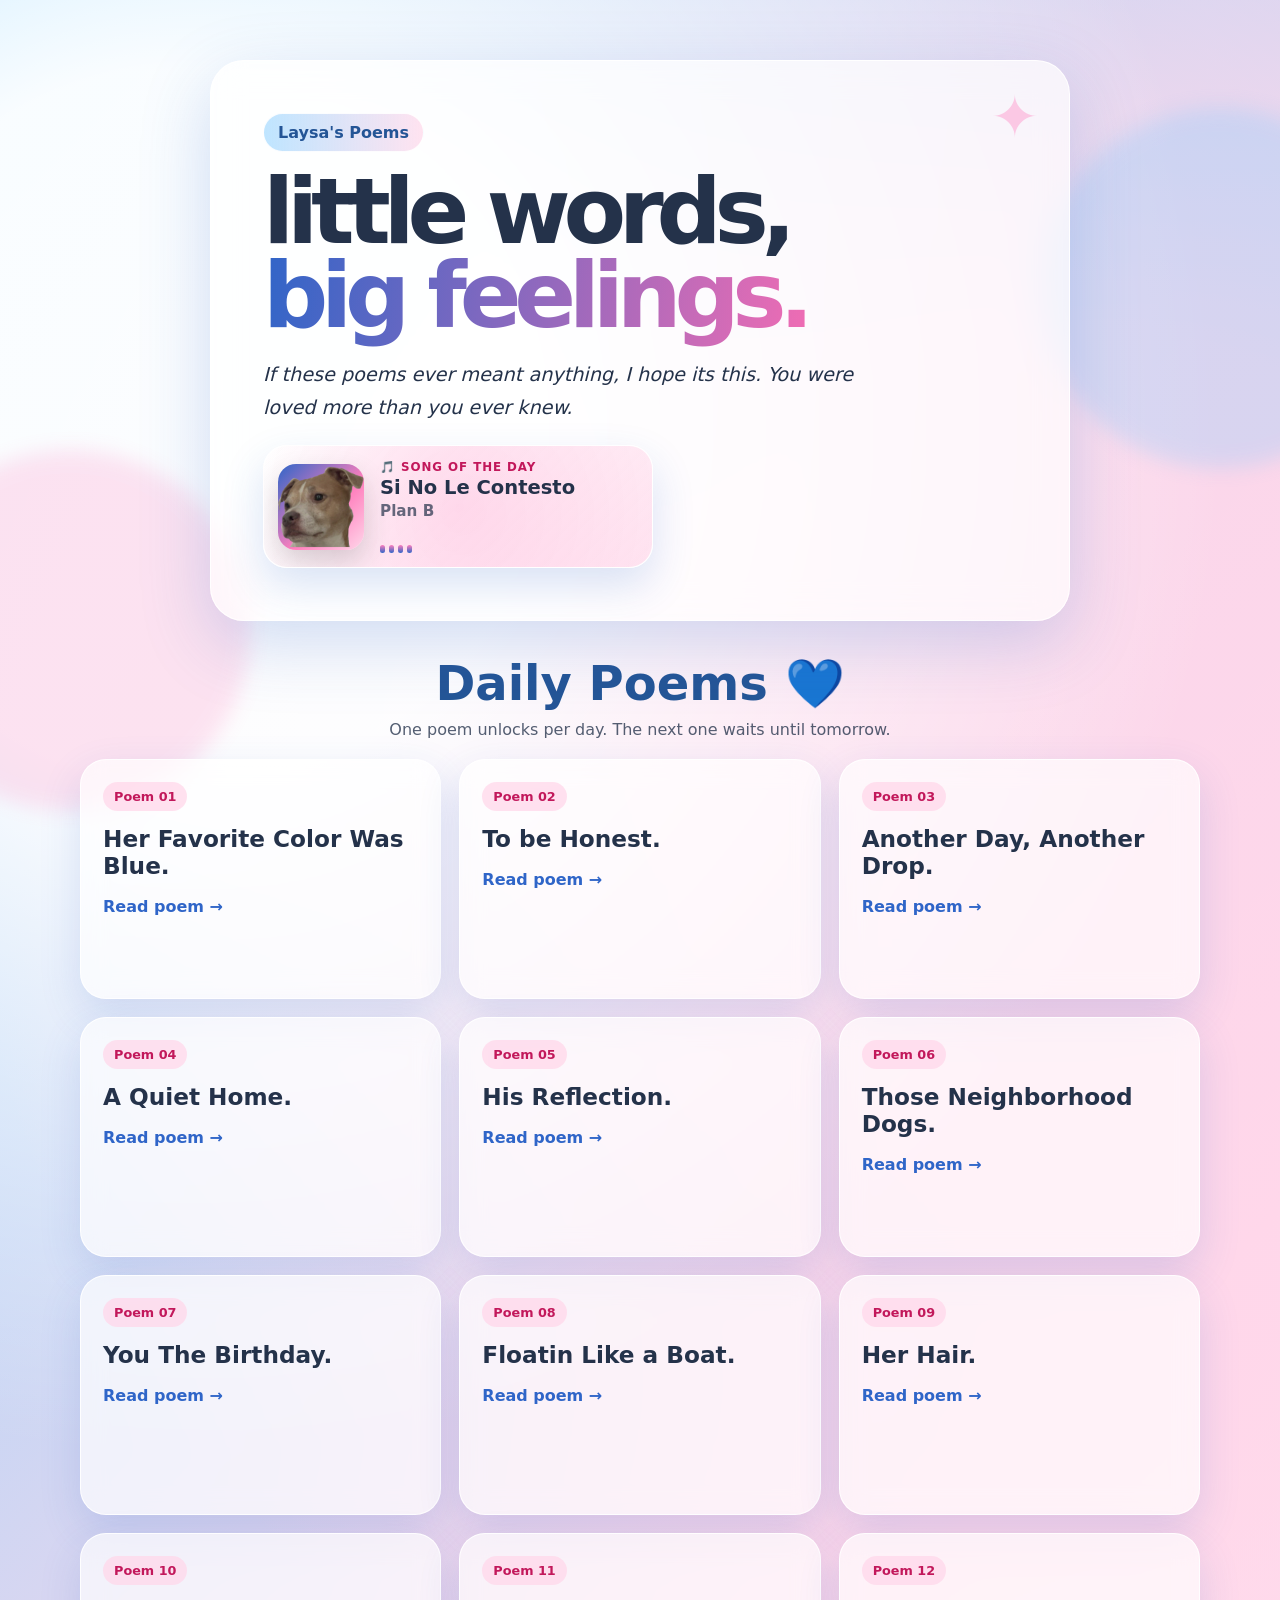
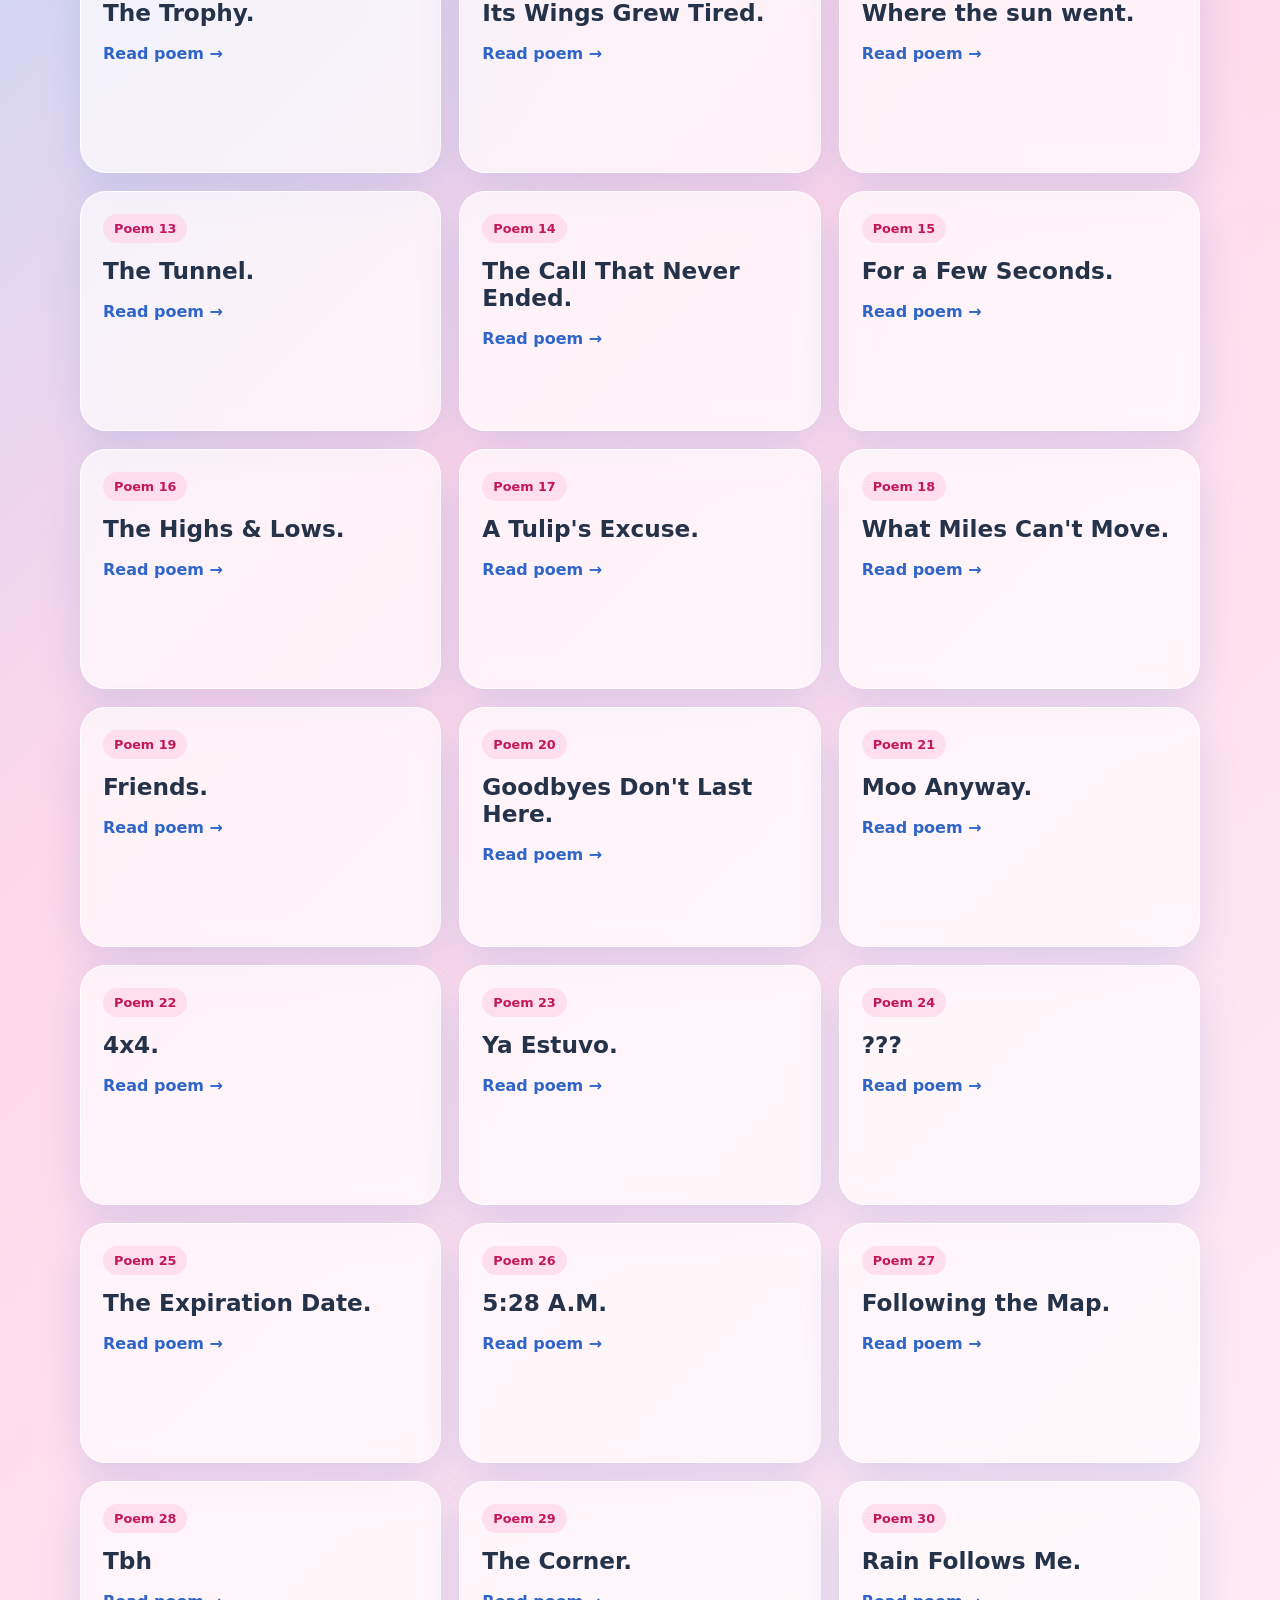
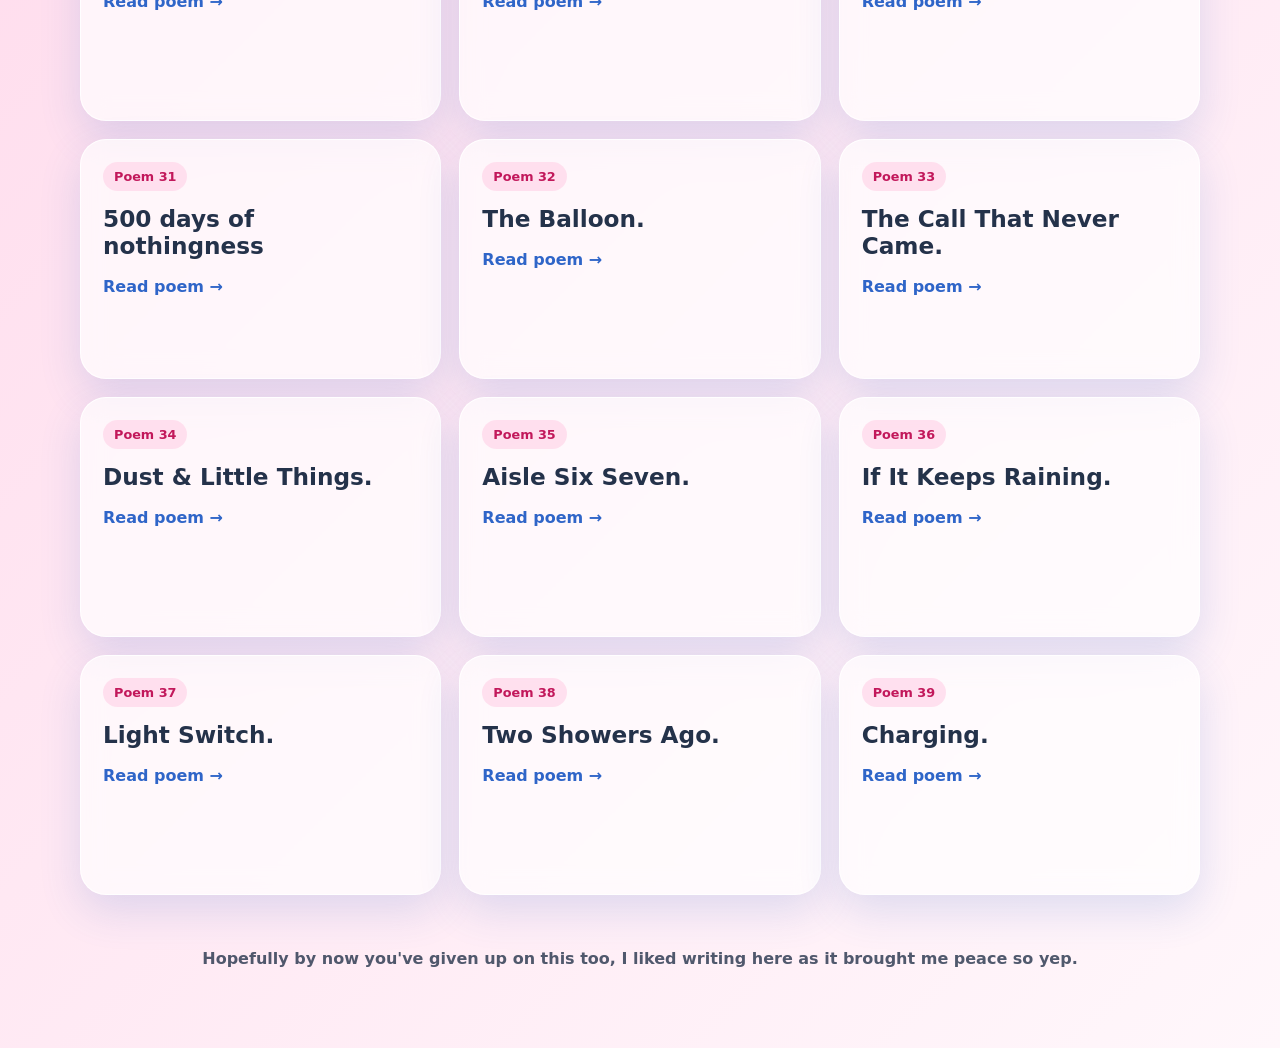
==== commit 79886de1: "Update index.html" ====
--- a/index.html
+++ b/index.html
@@ -771,8 +771,8 @@
 
   <script>
     const SONG_OF_THE_DAY = {
-      title: "Adicto",
-      artist: "Fuerza Regida",
+      title: "Si No Le Contesto",
+      artist: "Plan B",
       cover: "babydog.png"
     };
 
@@ -3093,6 +3093,71 @@
 Long before either one of you
 Could put a reason to it.`
 },
+
+{
+title: "Charging.",
+date: "Poem 39",
+body: `A laptop battery knows one thing,
+It can't stay full forever,
+Even the best need time to rest,
+Before they're back together.
+
+So lately I've been charging up,
+Inside a different place,
+Trading dusty roads
+For familiar little hallways.
+
+It's not forever,
+Just for now.
+
+The funny part is,
+I don't mind somehow.
+
+Because every now and then,
+You happen to walk by,
+And somehow even Mondays
+Feel worth another try.
+
+The job can make a good day,
+That's always been true,
+But somehow it does a little better,
+Whenever I catch a glimpse of you.
+
+So if you see me hanging around,
+Please don't think there's something wrong,
+I'm just following where work sends me,
+For however it takes, however long.
+
+Besides...
+
+Your peace has always mattered more
+Than any words I'd rather say,
+So if keeping my distance helps,
+I'll gladly keep it that way.
+
+Still...
+
+Seeing you smile in passing
+Is more than enough for me,
+Some people chase promotions,
+
+I just feel lucky
+When you're the first thing
+My eyes get to see.
+
+Soon enough
+The battery will fill,
+The truck will leave,
+The roads will call.
+
+But until that day,
+If we cross paths here and there,
+
+Just know
+You can make an ordinary workday
+Feel like the best one of them all.`
+},
+
       ];
 
     const poemGrid = document.getElementById("poemGrid");
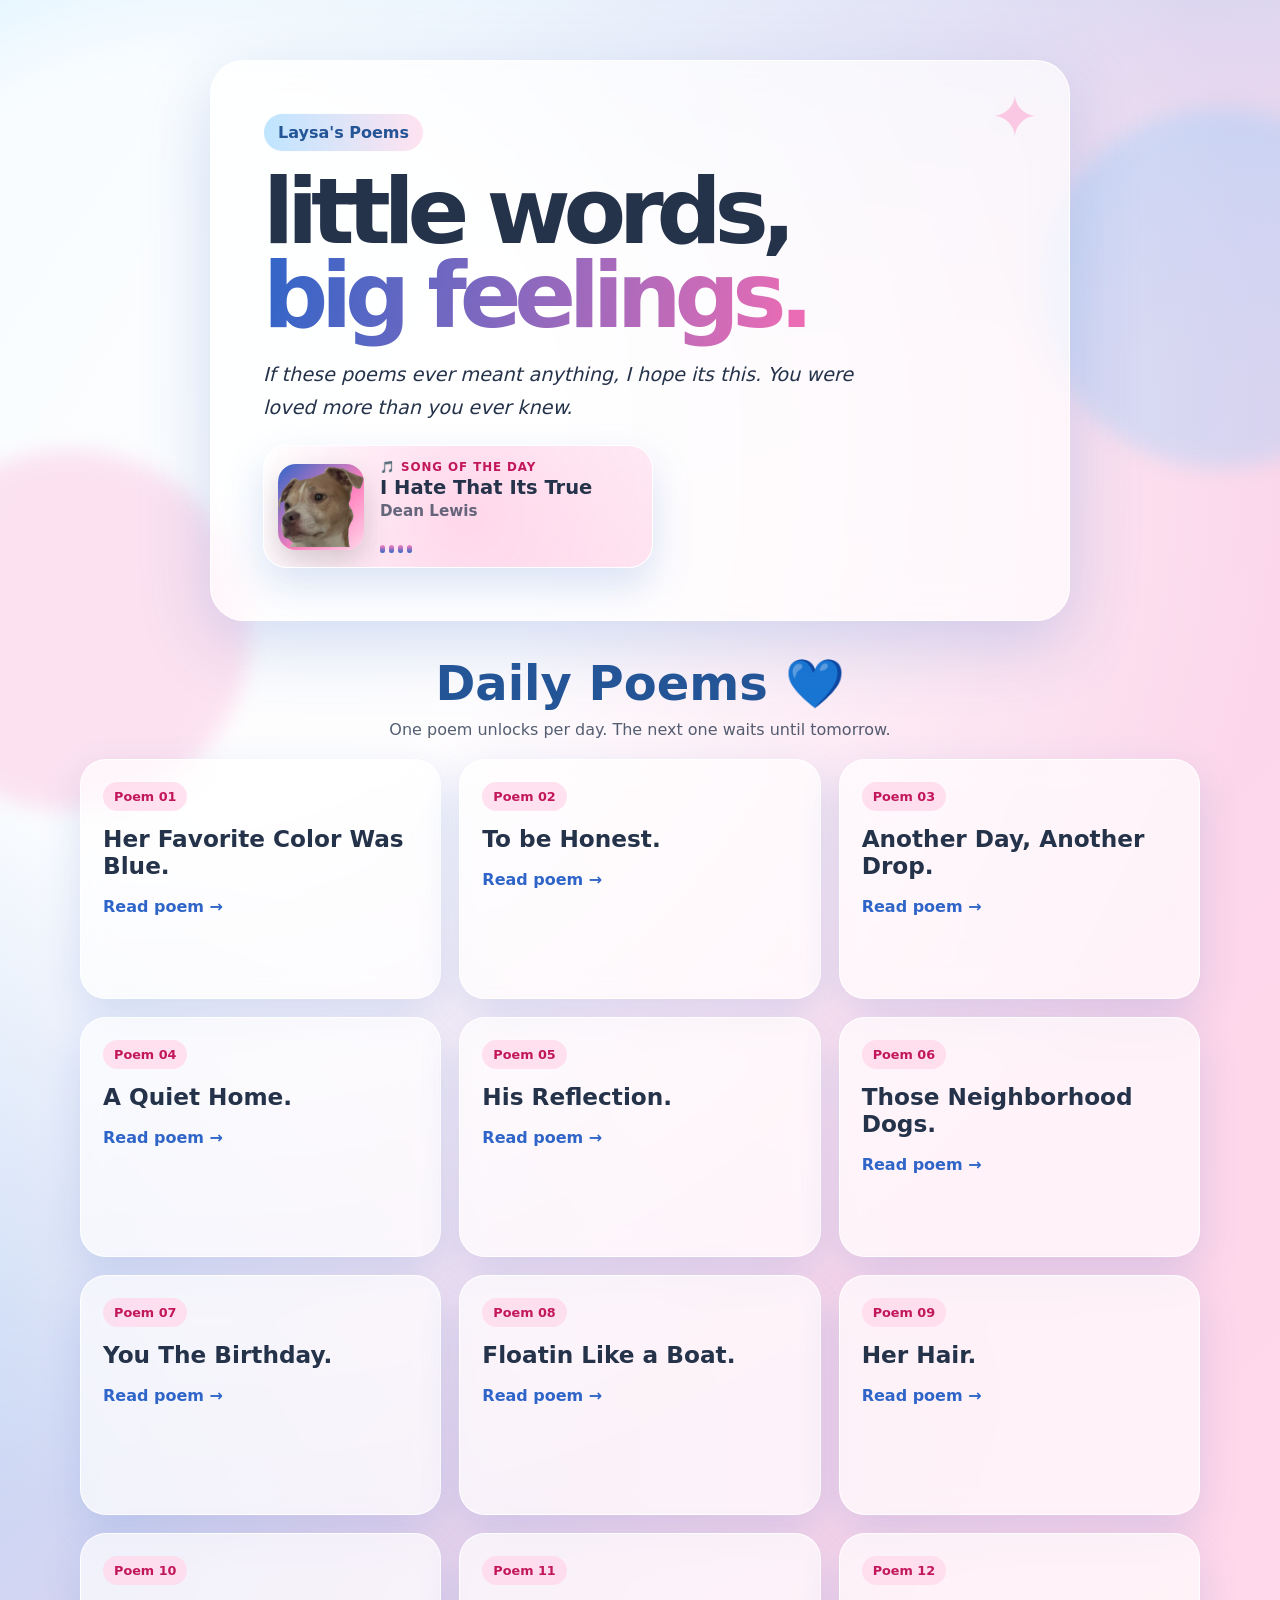
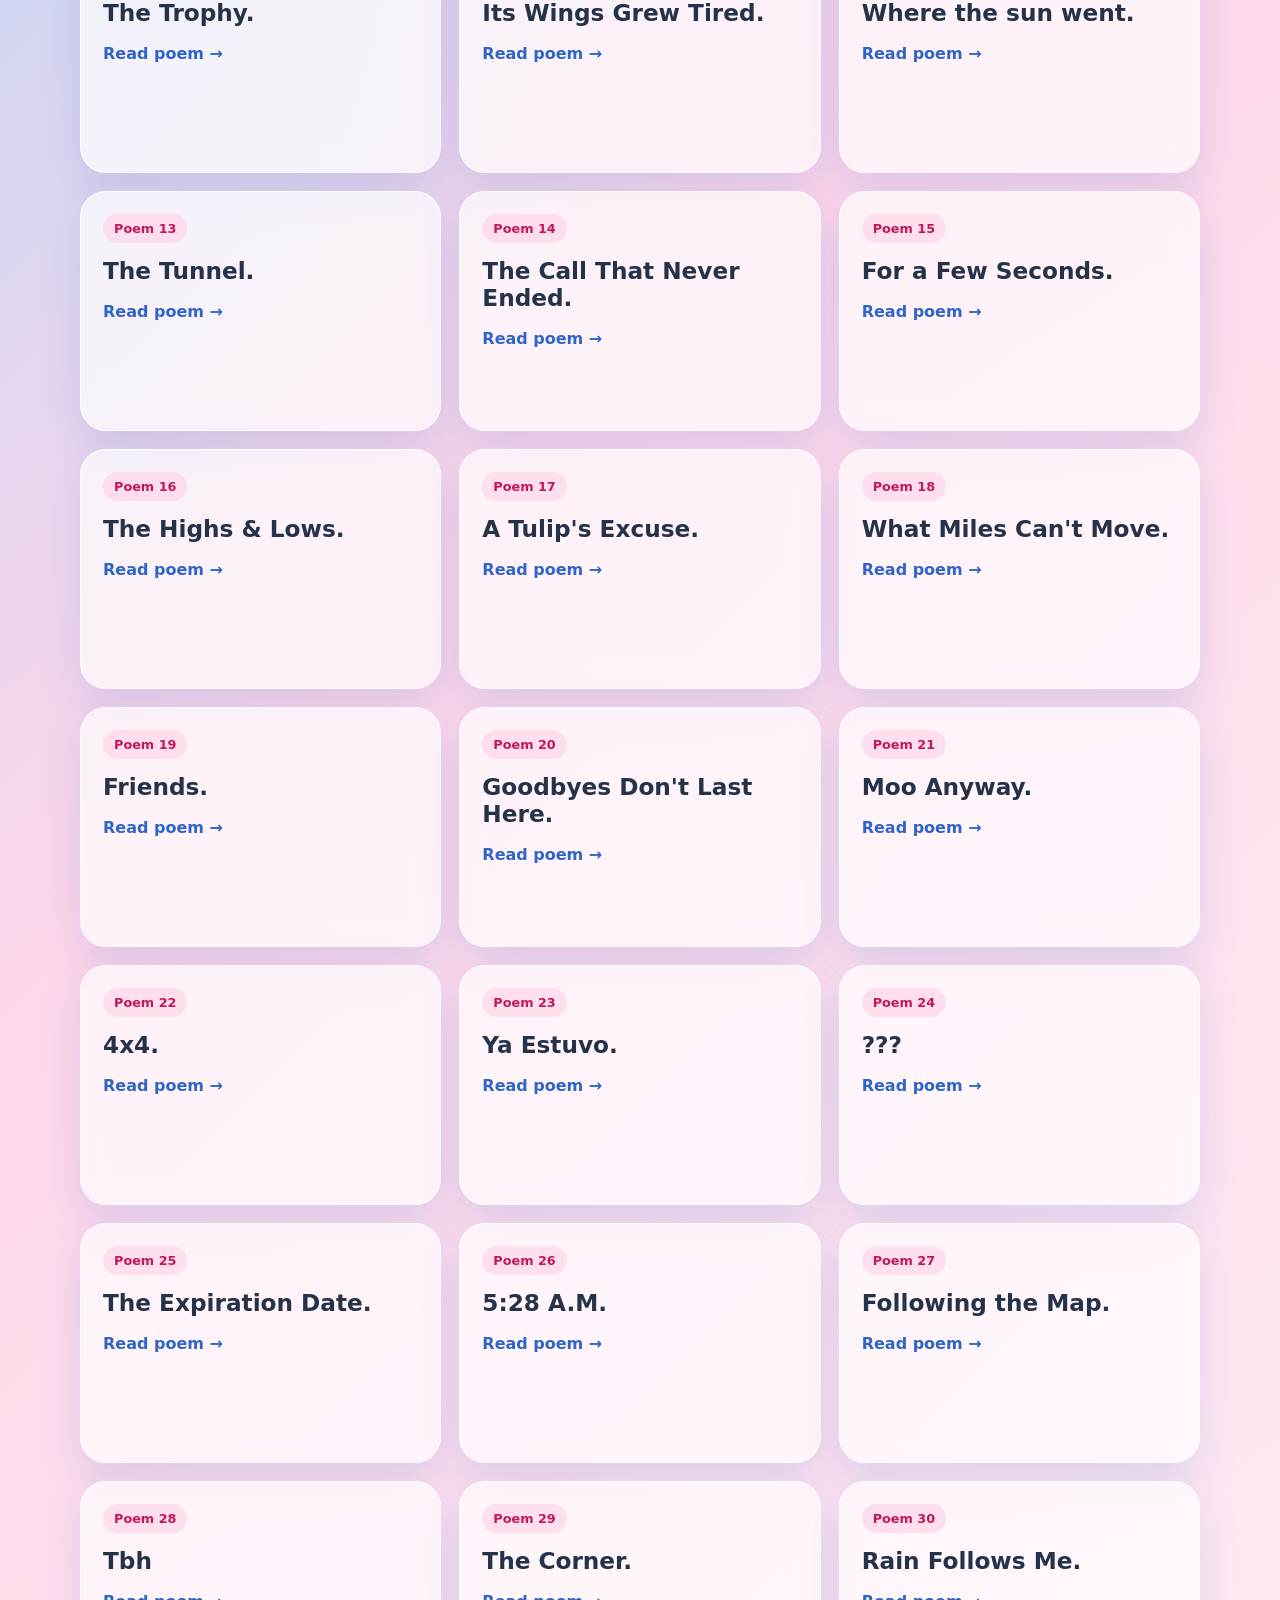
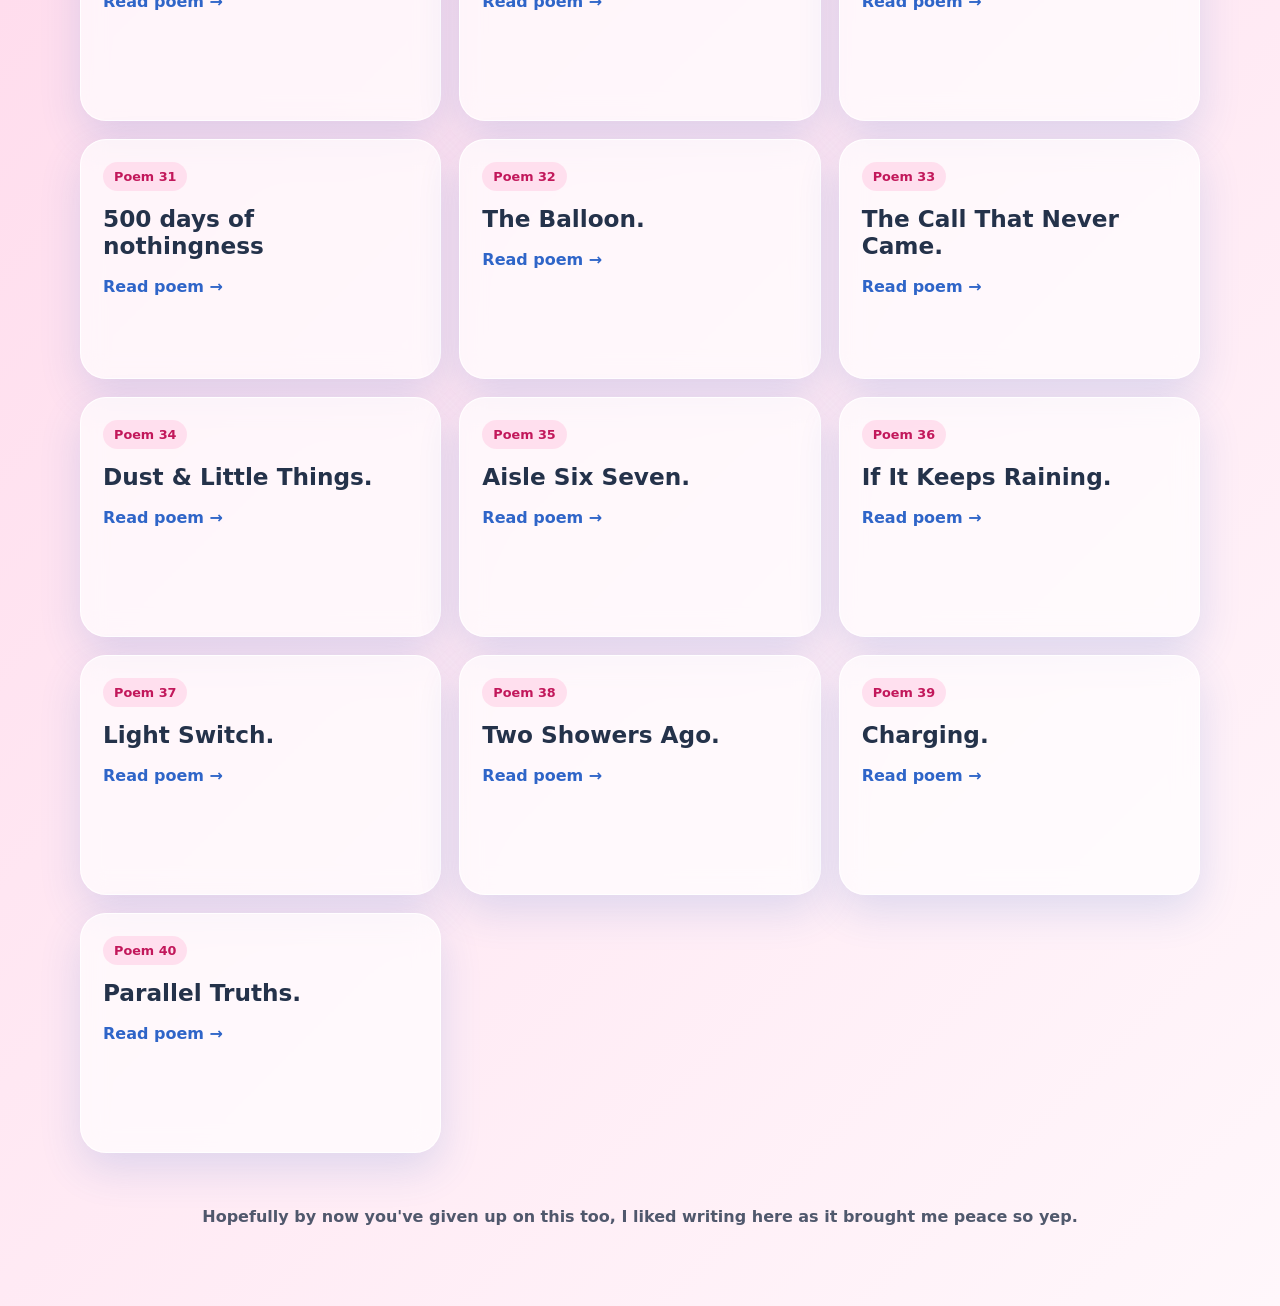
==== commit 67b77fe1: "Update index.html" ====
--- a/index.html
+++ b/index.html
@@ -771,8 +771,8 @@
 
   <script>
     const SONG_OF_THE_DAY = {
-      title: "Si No Le Contesto",
-      artist: "Plan B",
+      title: "I Hate That Its True",
+      artist: "Dean Lewis",
       cover: "babydog.png"
     };
 
@@ -3102,7 +3102,7 @@
 Even the best need time to rest,
 Before they're back together.
 
-So lately I've been charging up,
+So lately I've been asked to charge up,
 Inside a different place,
 Trading dusty roads
 For familiar little hallways.
@@ -3157,7 +3157,135 @@
 You can make an ordinary workday
 Feel like the best one of them all.`
 },
-
+{
+title: "Parallel Truths.",
+date: "Poem 40",
+body: `Today we talked,
+Then blocked each other once again,
+I'd like to say we've learned by now,
+But here we are... doing it again.
+
+Two stubborn hearts,
+Two heavy heads,
+Too proud to leave
+Certain words unsaid.
+
+If being petty earned a prize,
+We'd probably tie somehow,
+Which is honestly impressive...
+Now that I think about it.
+
+The words being read today are but thoughts,
+Thoughts that could not be described with mere letters,
+At least not the ones on paper,
+But rather letters transported by the most divine pigeons that exist in our polluted city that we've partaken in corrupting together.
+
+For words are but an expression of one's feelings,
+However they can also become a delusion of one's love,
+I can tell you I love you one day,
+Yet unknowingly show you the opposite the next.
+
+And it is within that unknown
+That we both lack the requirements to truly befit one another,
+Not because we never cared,
+But because caring has never been the hard part.
+
+Some call this yap,
+I call it truth,
+You call it jealousy,
+I call it protective.
+
+You call it crazy,
+I call it being in love,
+You call it weird...
+
+Honestly...
+
+I call it weird too.
+
+Heh.
+
+But in the same way we have our opposite disagreements,
+We also have our parallel truths,
+Where you see a lack of improvement,
+I see another chance to become better.
+
+Where you wish for clarity,
+I wish for the kind of understanding
+That lets neither of us wonder
+What the other truly meant.
+
+Where you see another mistake,
+I see another lesson to keep,
+Where you might see another ending,
+I still see promises to keep.
+
+So yes,
+When I tell you what you've come to know as an insecurity,
+I'm really trying to show you
+That someone out there values you beyond what the eyes can see.
+
+Beyond what our thoughts
+And interpretations of words can produce,
+Beyond our own logic
+Of accepting one another too.
+
+I've never doubted who you are,
+You've always carried a heart so rare,
+It's everybody standing near,
+That somehow makes me overcare.
+
+I've met enough of men like that,
+The smoothest talkers in the room,
+The kind who borrow someone's smile,
+Then leave before the flowers bloom.
+
+Maybe that's my biggest flaw,
+Maybe someday I'll agree,
+But I'd rather care a little too much,
+Than pretend you mean less to me.
+
+You wanted friendship.
+
+Truthfully...
+
+I'd gladly take that too.
+
+Not because friendship
+Was ever my first choice,
+But because getting to watch you smile
+Will always beat hearing your absence's voice.
+
+If that means sitting across from you,
+Laughing over something small,
+I'll happily play the part,
+Just grateful I was there at all.
+
+So yes,
+Call me dramatic,
+Call me stubborn,
+Call me whatever fits.
+
+Just don't ever question
+Whether I wanted the best for you,
+Because even on my worst days,
+That part has always been true.
+
+I see a purpose,
+I see an entity beaming with love,
+Enough love to make a field of flowers
+In the most power plant infested states begin blooming at the very presence of you.
+
+And if somehow
+This never becomes our story,
+Then let this poem simply stand
+As proof that you were always worthy.
+
+Not because I wrote these words.
+
+Because you gave them
+A reason to exist.`
+},
       ];
 
     const poemGrid = document.getElementById("poemGrid");
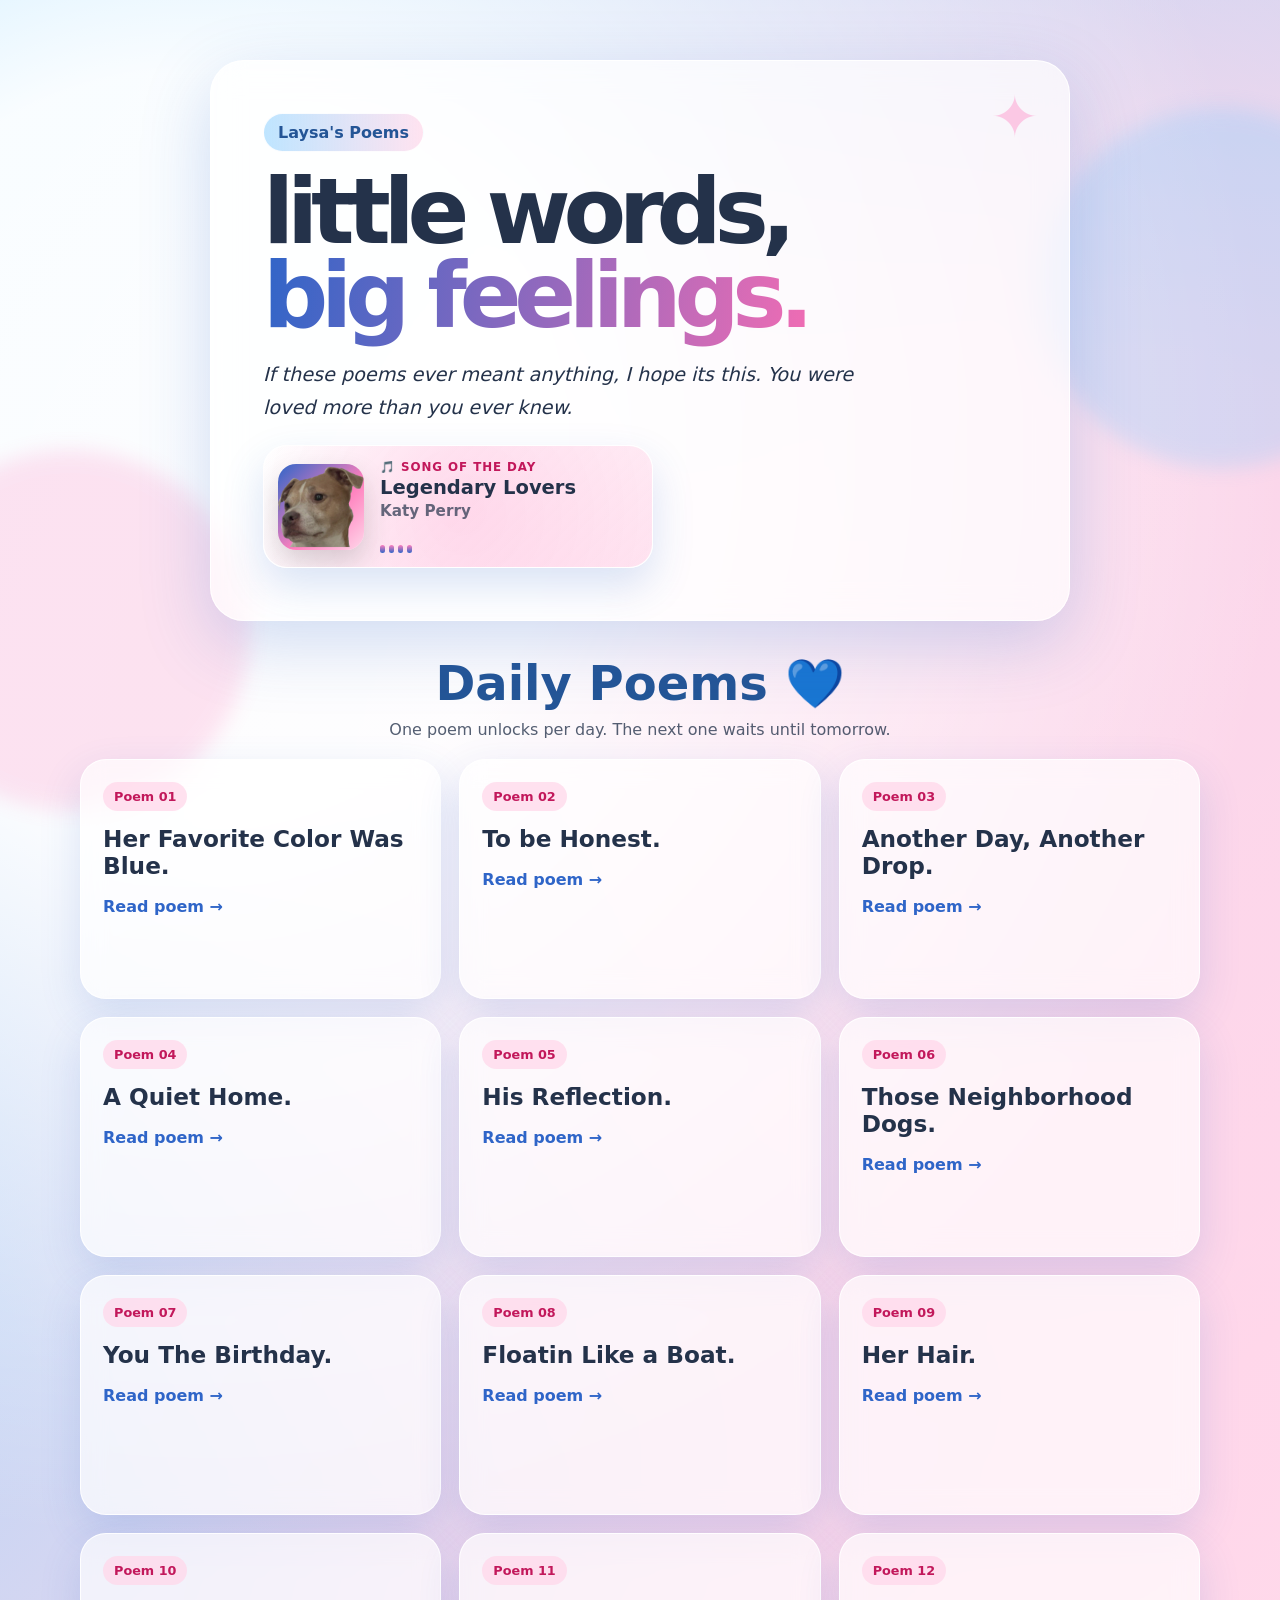
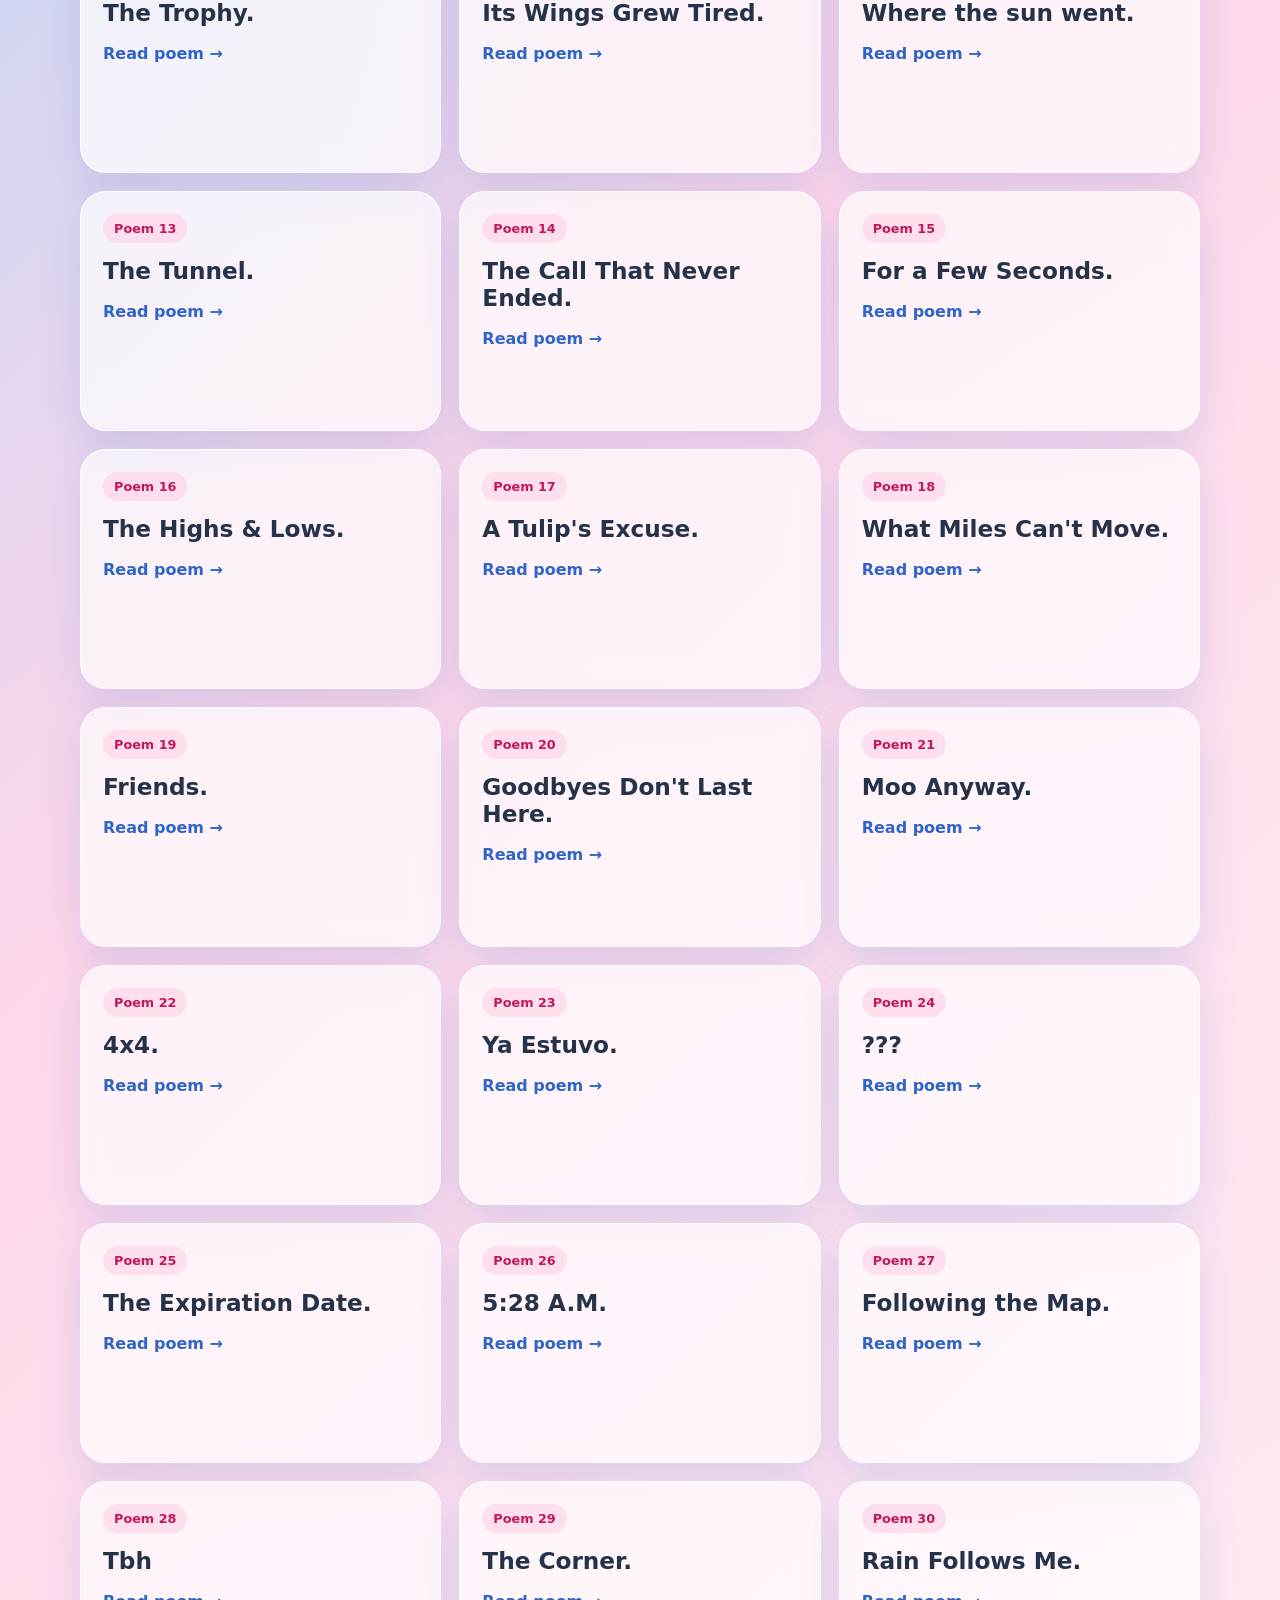
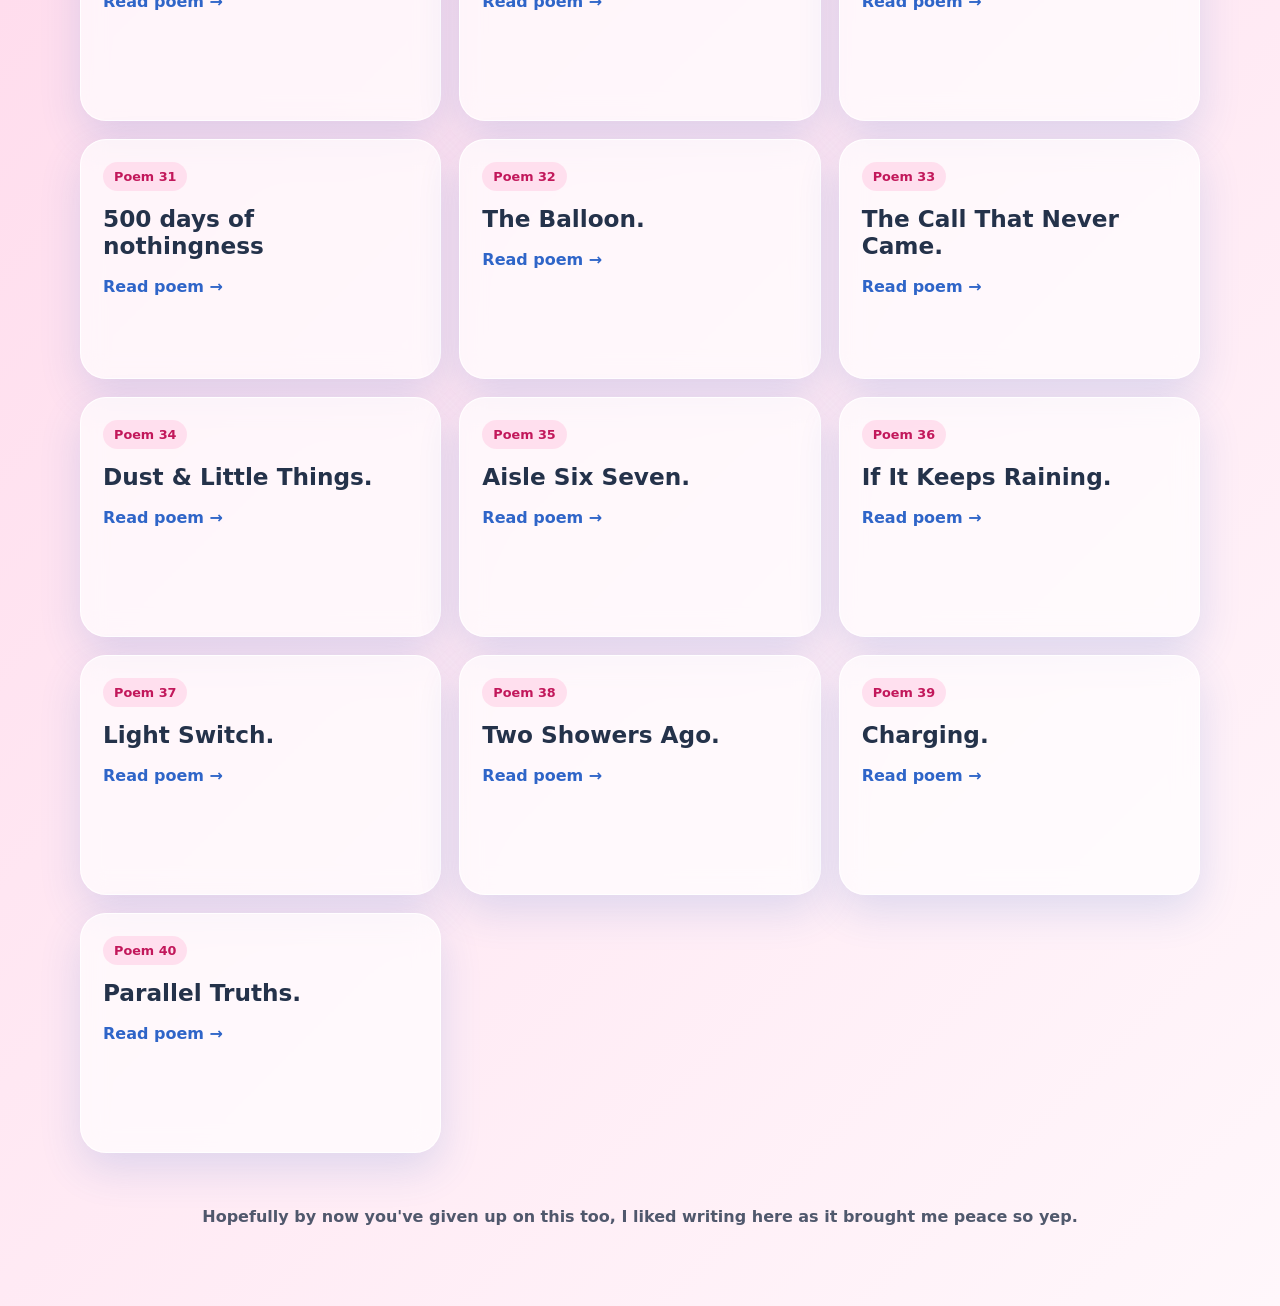
==== commit 27da1418: "Update index.html" ====
--- a/index.html
+++ b/index.html
@@ -771,8 +771,8 @@
 
   <script>
     const SONG_OF_THE_DAY = {
-      title: "I Hate That Its True",
-      artist: "Dean Lewis",
+      title: "Legendary Lovers",
+      artist: "Katy Perry",
       cover: "babydog.png"
     };
 
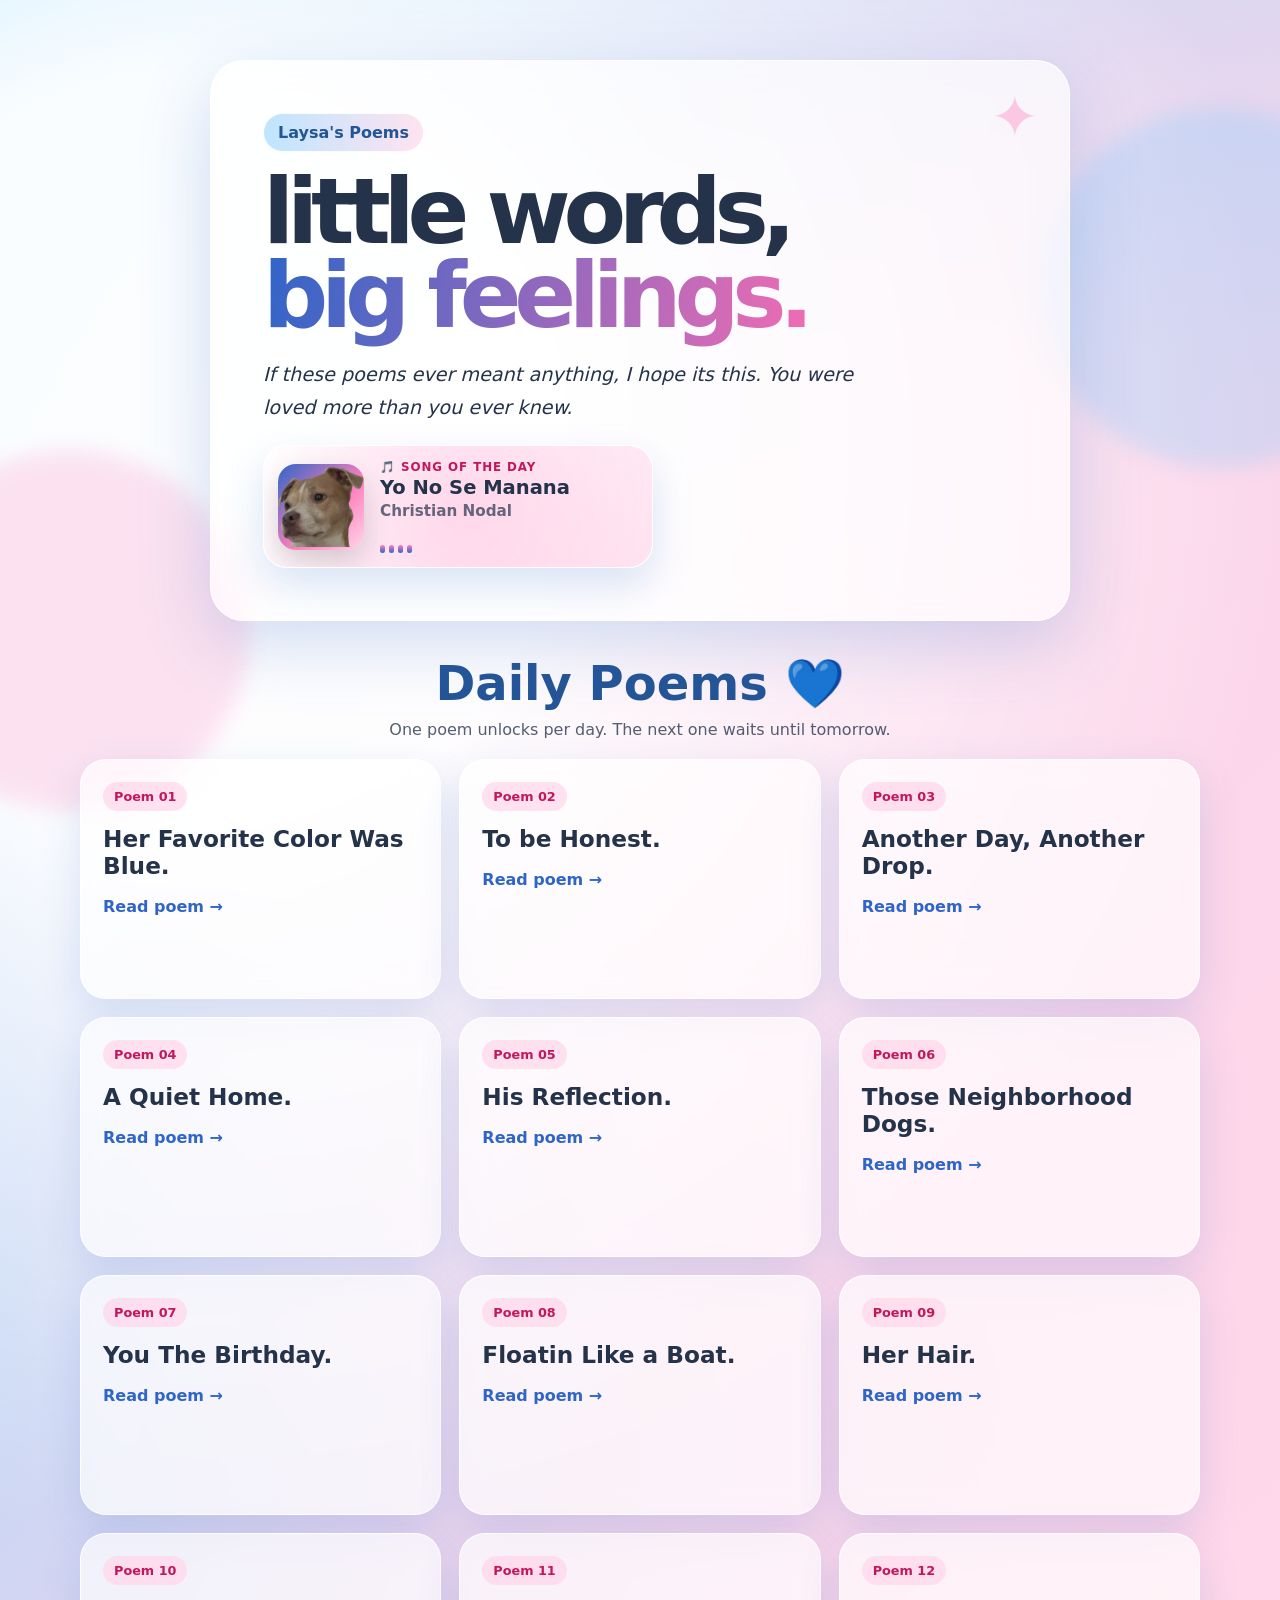
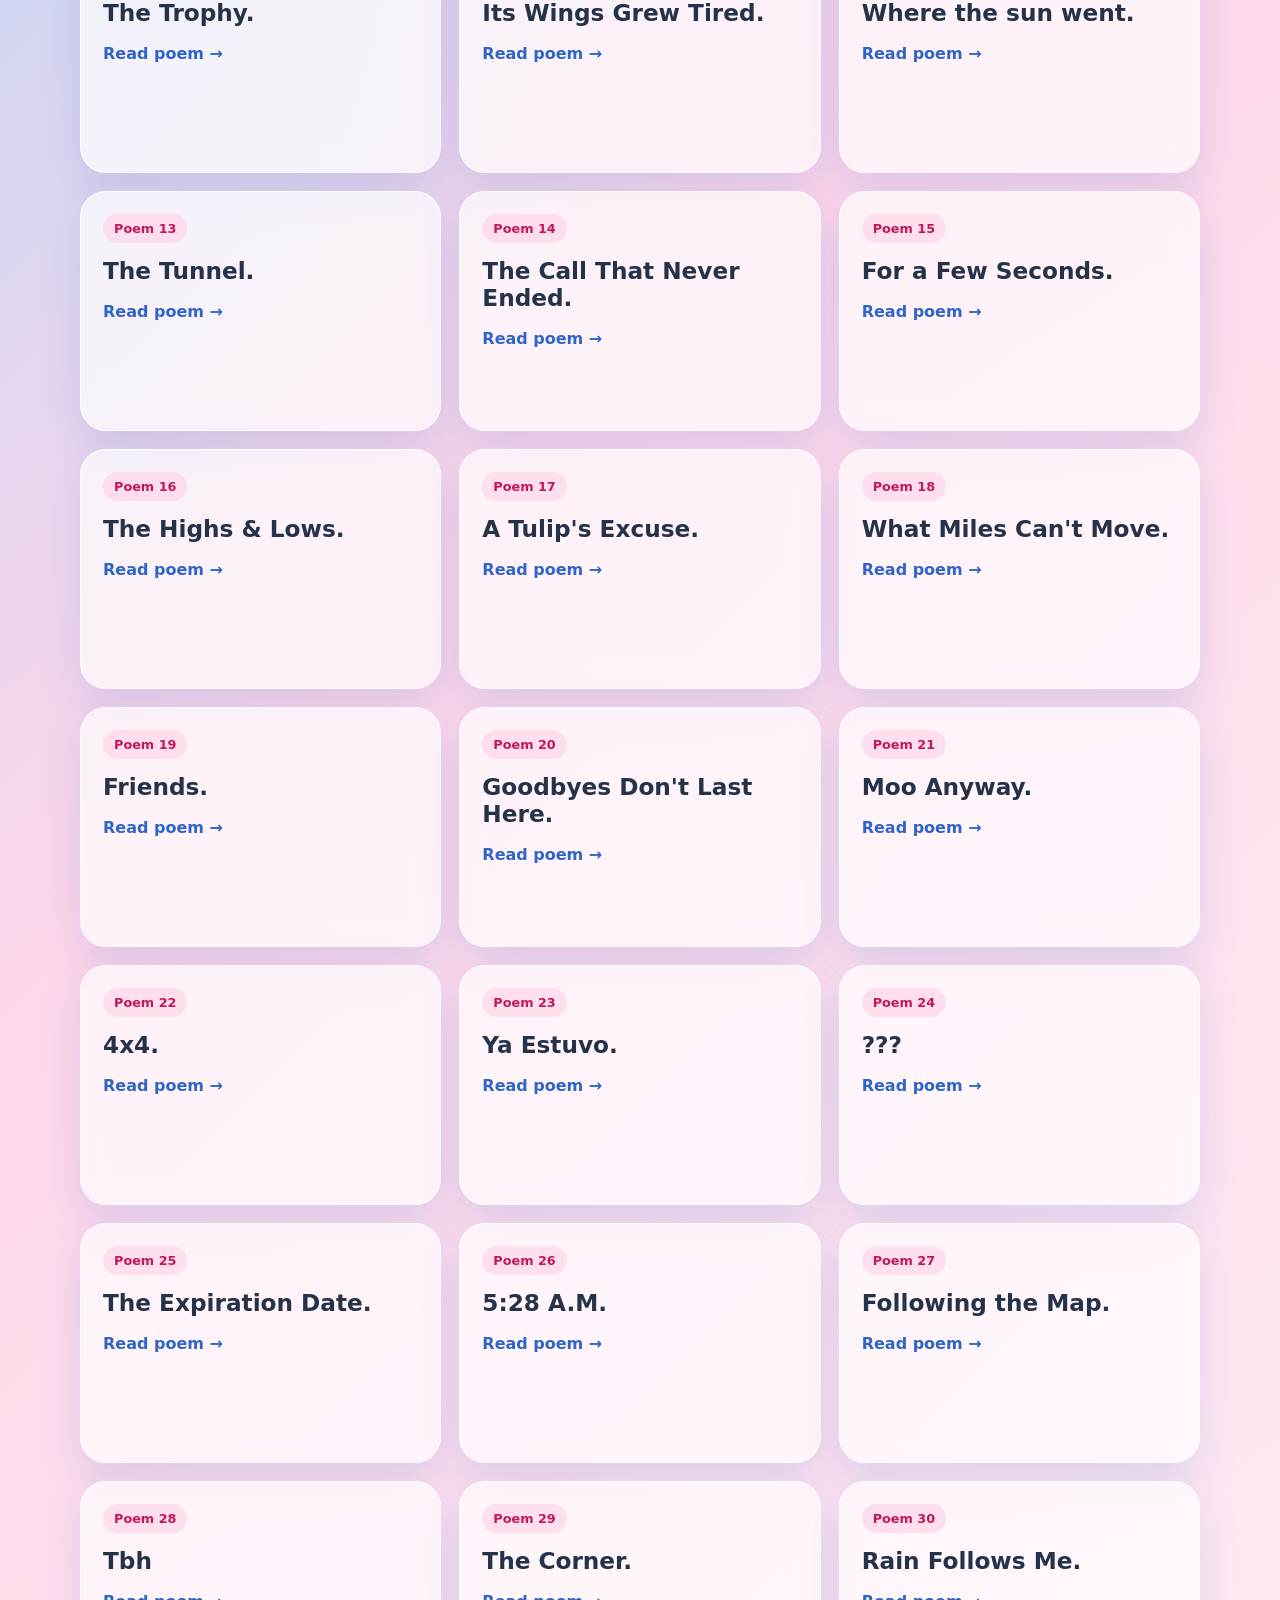
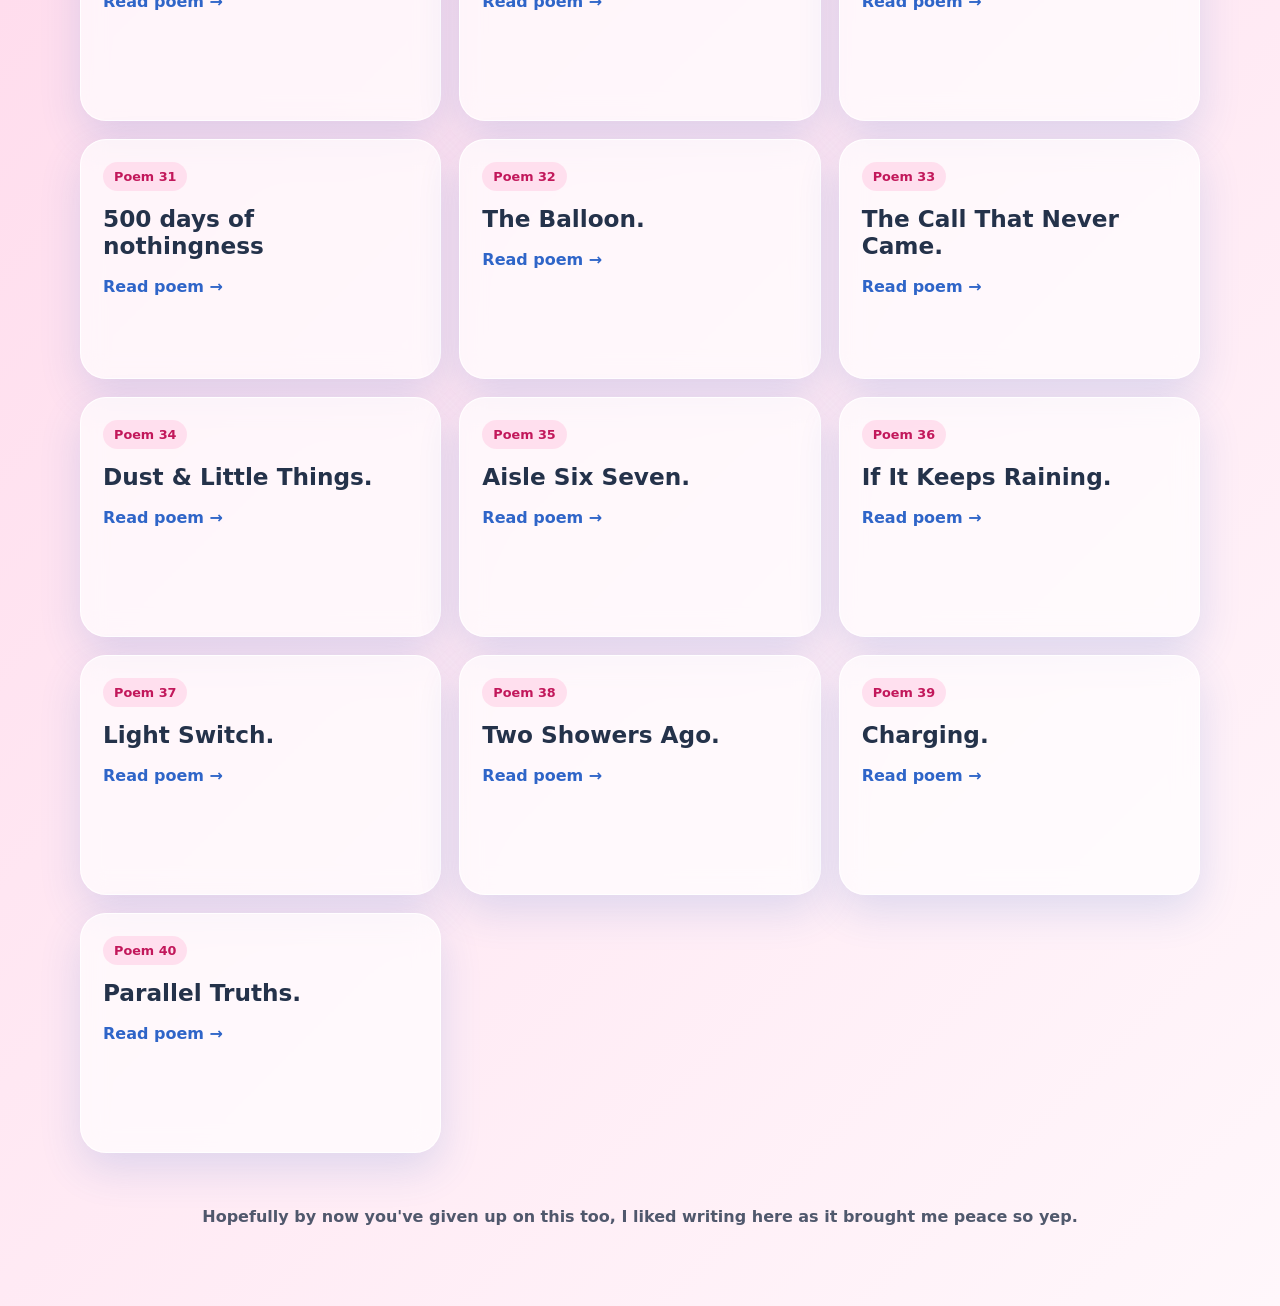
==== commit caeb2ebb: "Update index.html" ====
--- a/index.html
+++ b/index.html
@@ -771,8 +771,8 @@
 
   <script>
     const SONG_OF_THE_DAY = {
-      title: "Legendary Lovers",
-      artist: "Katy Perry",
+      title: "Yo No Se Manana",
+      artist: "Christian Nodal",
       cover: "babydog.png"
     };
 
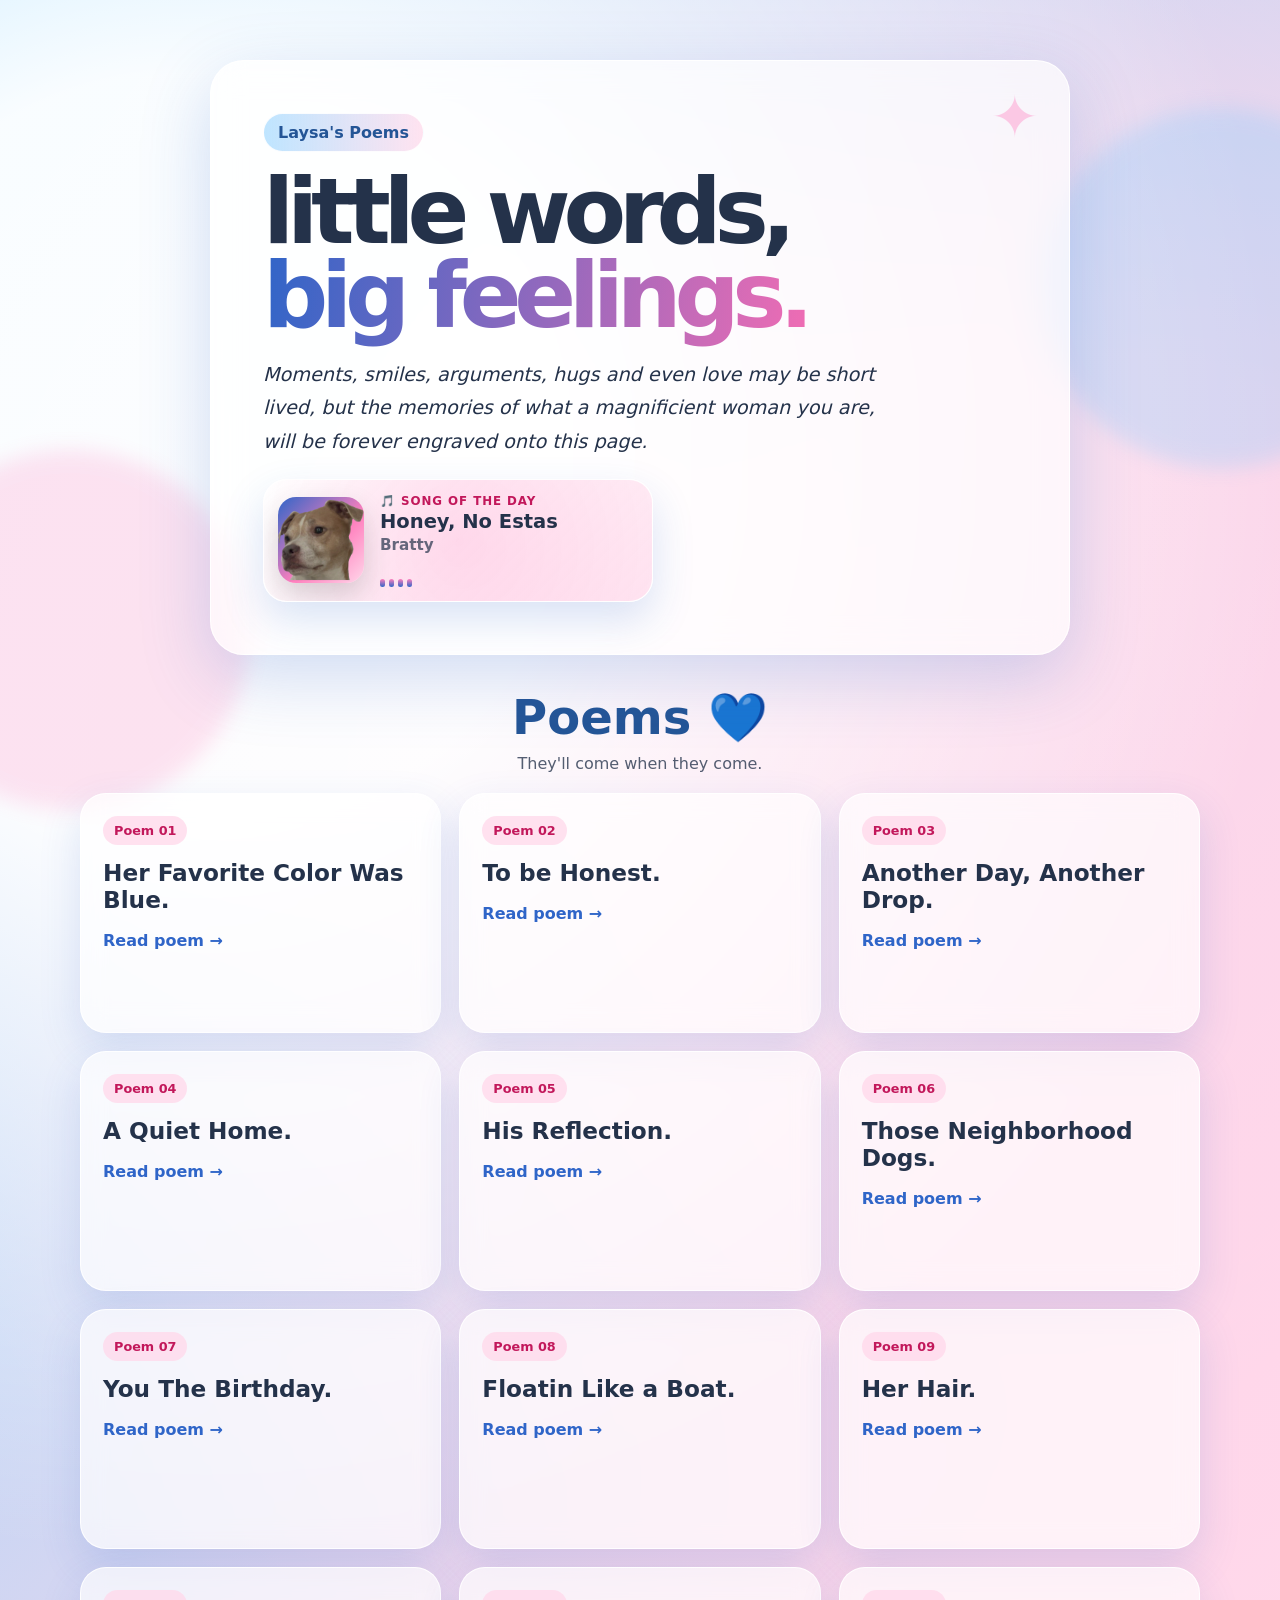
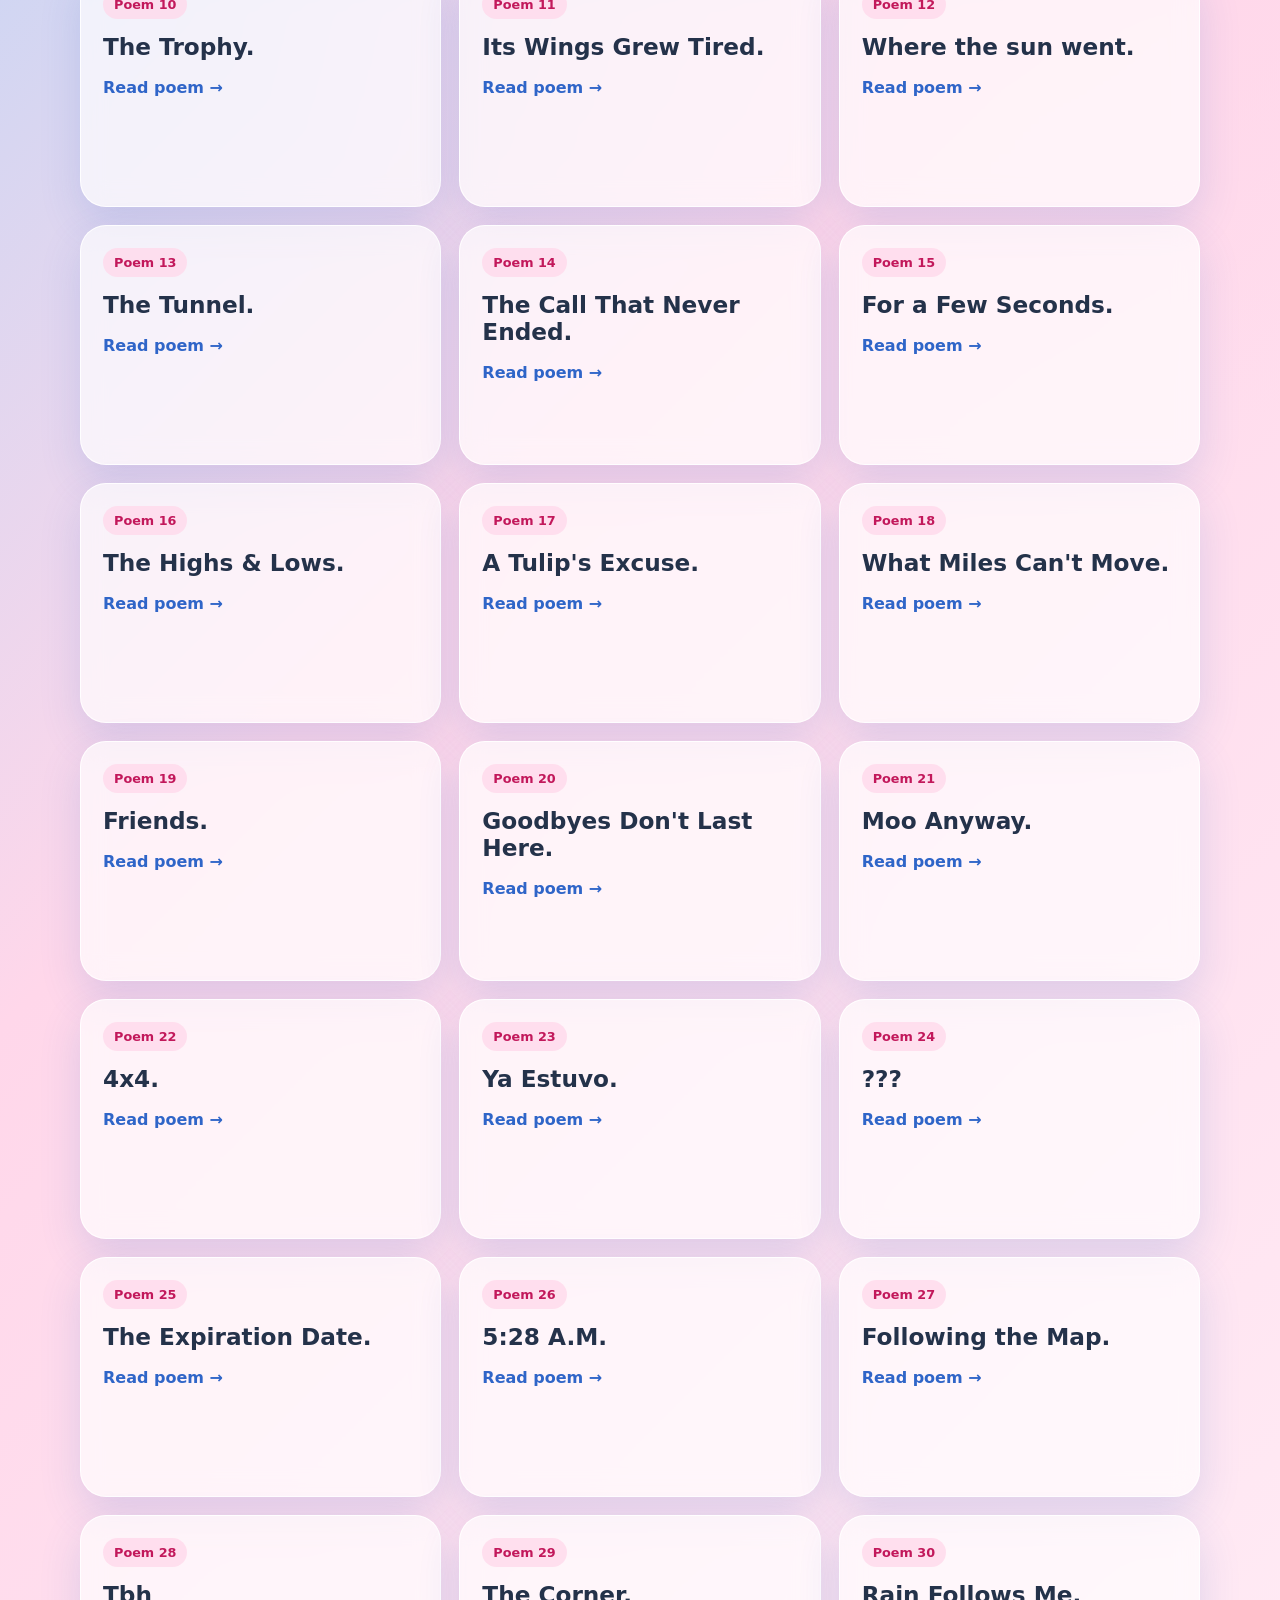
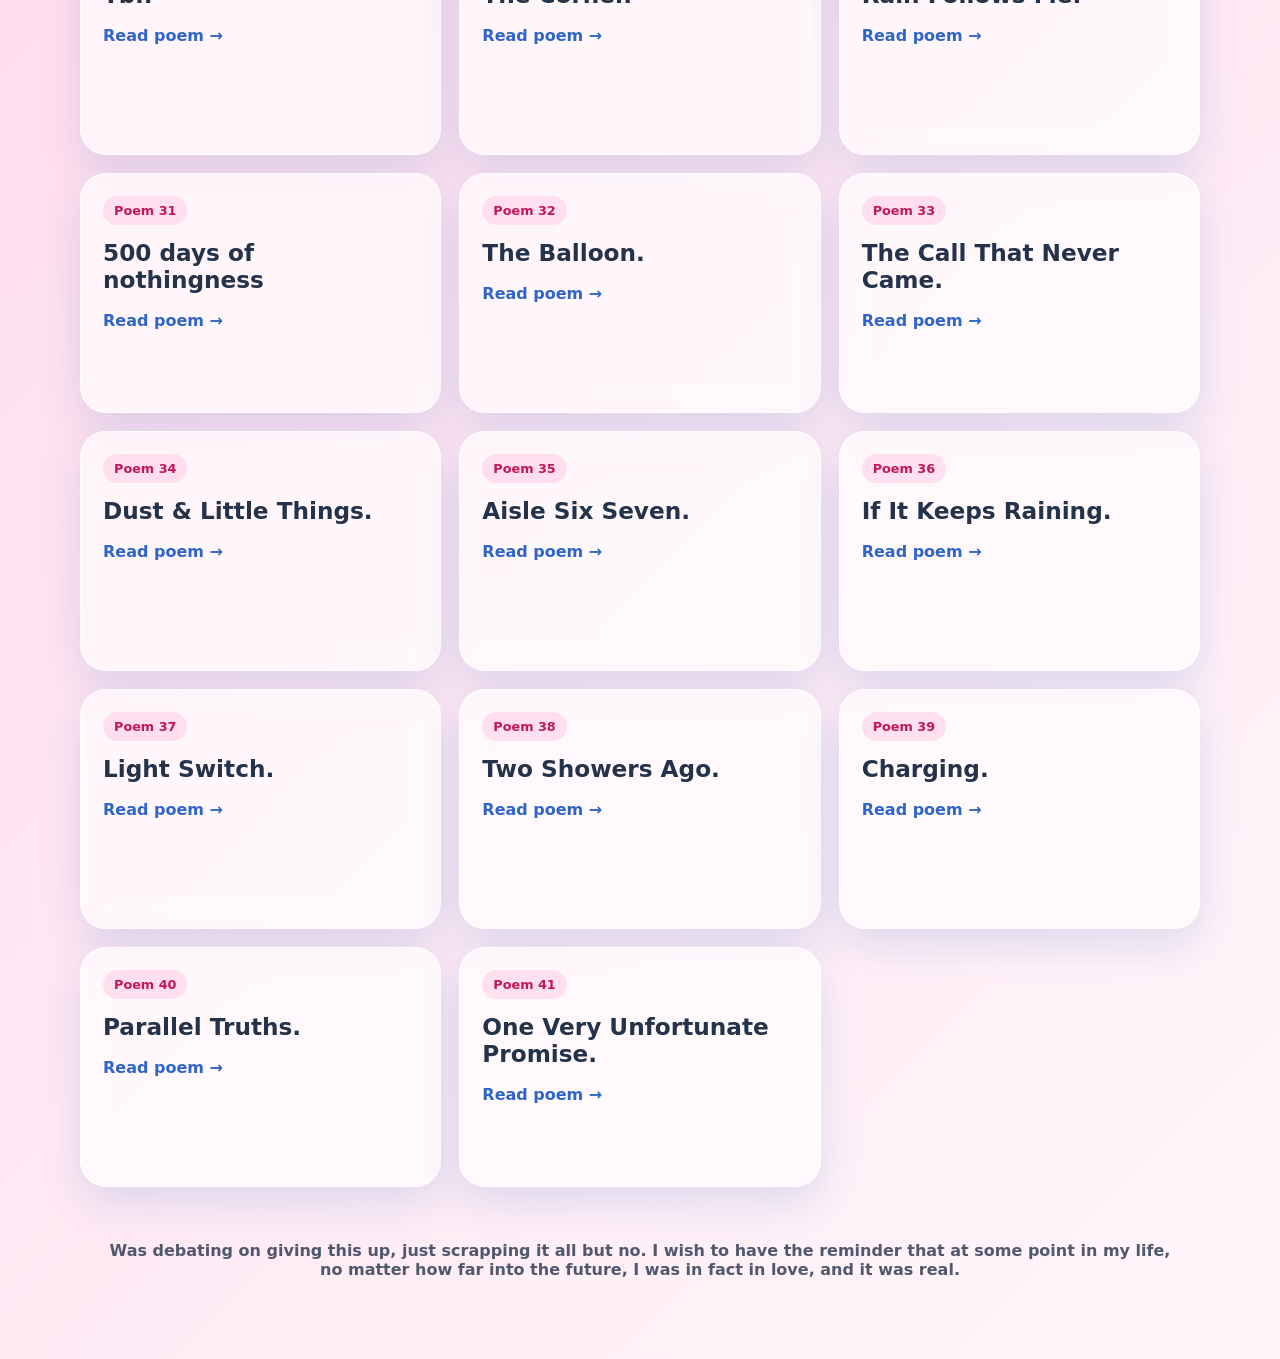
==== commit 93ce1310: "Update index.html" ====
--- a/index.html
+++ b/index.html
@@ -703,8 +703,7 @@
         <div class="eyebrow">Laysa's Poems</div>
         <h1>little words,<br><span class="gradient-text">big feelings.</span></h1>
         <p>
-          <i>If these poems ever meant anything, I hope its this.
-             You were loved more than you ever knew.
+          <i>Moments, smiles, arguments, hugs and even love may be short lived, but the memories of what a magnificient woman you are, will be forever engraved onto this page.
           </i>
         </p>
 
@@ -729,15 +728,15 @@
 
     <section id="poemCollection">
       <div class="section-title">
-        <h2>Daily Poems 💙</h2>
-        <p>One poem unlocks per day. The next one waits until tomorrow.</p>
+        <h2>Poems 💙</h2>
+        <p>They'll come when they come.</p>
       </div>
 
       <div class="poem-grid" id="poemGrid"></div>
     </section>
 
     <div class="footer-note">
-Hopefully by now you've given up on this too, I liked writing here as it brought me peace so yep.
+Was debating on giving this up, just scrapping it all but no. I wish to have the reminder that at some point in my life, no matter how far into the future, I was in fact in love, and it was real.
     </div>
   </main>
 
@@ -771,8 +770,8 @@
 
   <script>
     const SONG_OF_THE_DAY = {
-      title: "Yo No Se Manana",
-      artist: "Christian Nodal",
+      title: "Honey, No Estas",
+      artist: "Bratty",
       cover: "babydog.png"
     };
 
@@ -3286,6 +3285,133 @@
 Because you gave them
 A reason to exist.`
 },
+{
+title: "One Very Unfortunate Promise.",
+date: "Poem 41",
+body: `Today you made a promise,
+One you swore you'd always keep,
+And somehow poor little Prince
+Got dragged into it deep.
+
+Out of every promise
+You could've made instead,
+You picked the cutest witness
+Curled up on your bed.
+
+Now don't get me wrong,
+I respect a promise too,
+But I'm starting to think
+Prince always liked me too.
+
+So if the universe
+Is taking requests tonight,
+Could we file one tiny appeal
+And maybe make things right?
+
+Not because I'm stubborn,
+Or trying to change your mind,
+I just miss hearing from the girl
+Who's impossible to leave behind.
+
+Maybe the promise
+Could quietly retire,
+Maybe the stars misplaced it,
+Or the moon forgot the wire.
+
+Maybe tomorrow
+Prince sneezes twice,
+And somewhere in the paperwork
+The universe says, "Eh... that'll suffice."
+
+I know, I know.
+
+That's probably not
+How promises work.
+
+But neither do we.
+
+One conversation,
+One goodbye,
+One block button,
+Then another try.
+
+Somehow we always
+Find a different way,
+Like two stubborn people
+Who never quite stay away.
+
+So I'll leave your promise
+Exactly where it stands,
+And keep my little wish
+Hidden in my hands.
+
+Not because I expect
+The world to bend for me,
+But because hope's a stubborn thing,
+As stubborn as can be.
+
+Maybe one morning
+The sky forgets its gray,
+Maybe the wind gets curious
+And blows this all away.
+
+Maybe promises,
+Like people, sometimes grow,
+Changing little by little
+In ways they never show.
+
+Until then,
+Tell Prince
+I'm sorry in advance.
+
+Because every now and then
+I'll still whisper
+To the universe for one more chance.
+
+Not to change your heart,
+Or ask for something new,
+Just one more conversation,
+Like we used to do.
+
+One more joke,
+One more smile,
+One more "how's your day?"
+One more ordinary moment
+Before it slips away.
+
+And if that day
+Never finds my door,
+I'll still be thankful
+For everything before.
+
+Because meeting you
+Was never something I'd regret,
+Even if you're slowly becoming
+My favorite "what if" yet.
+
+So if your promise
+Stays exactly where it is,
+I'll smile...
+
+Even if a part of me
+Will always secretly hope
+
+That Prince
+Looks up at you one day
+With those little puppy eyes,
+
+And somehow convinces you
+
+That maybe...
+
+Just maybe...
+
+One very unfortunate promise
+
+Has already lasted
+Long enough.`
+},
+
       ];
 
     const poemGrid = document.getElementById("poemGrid");
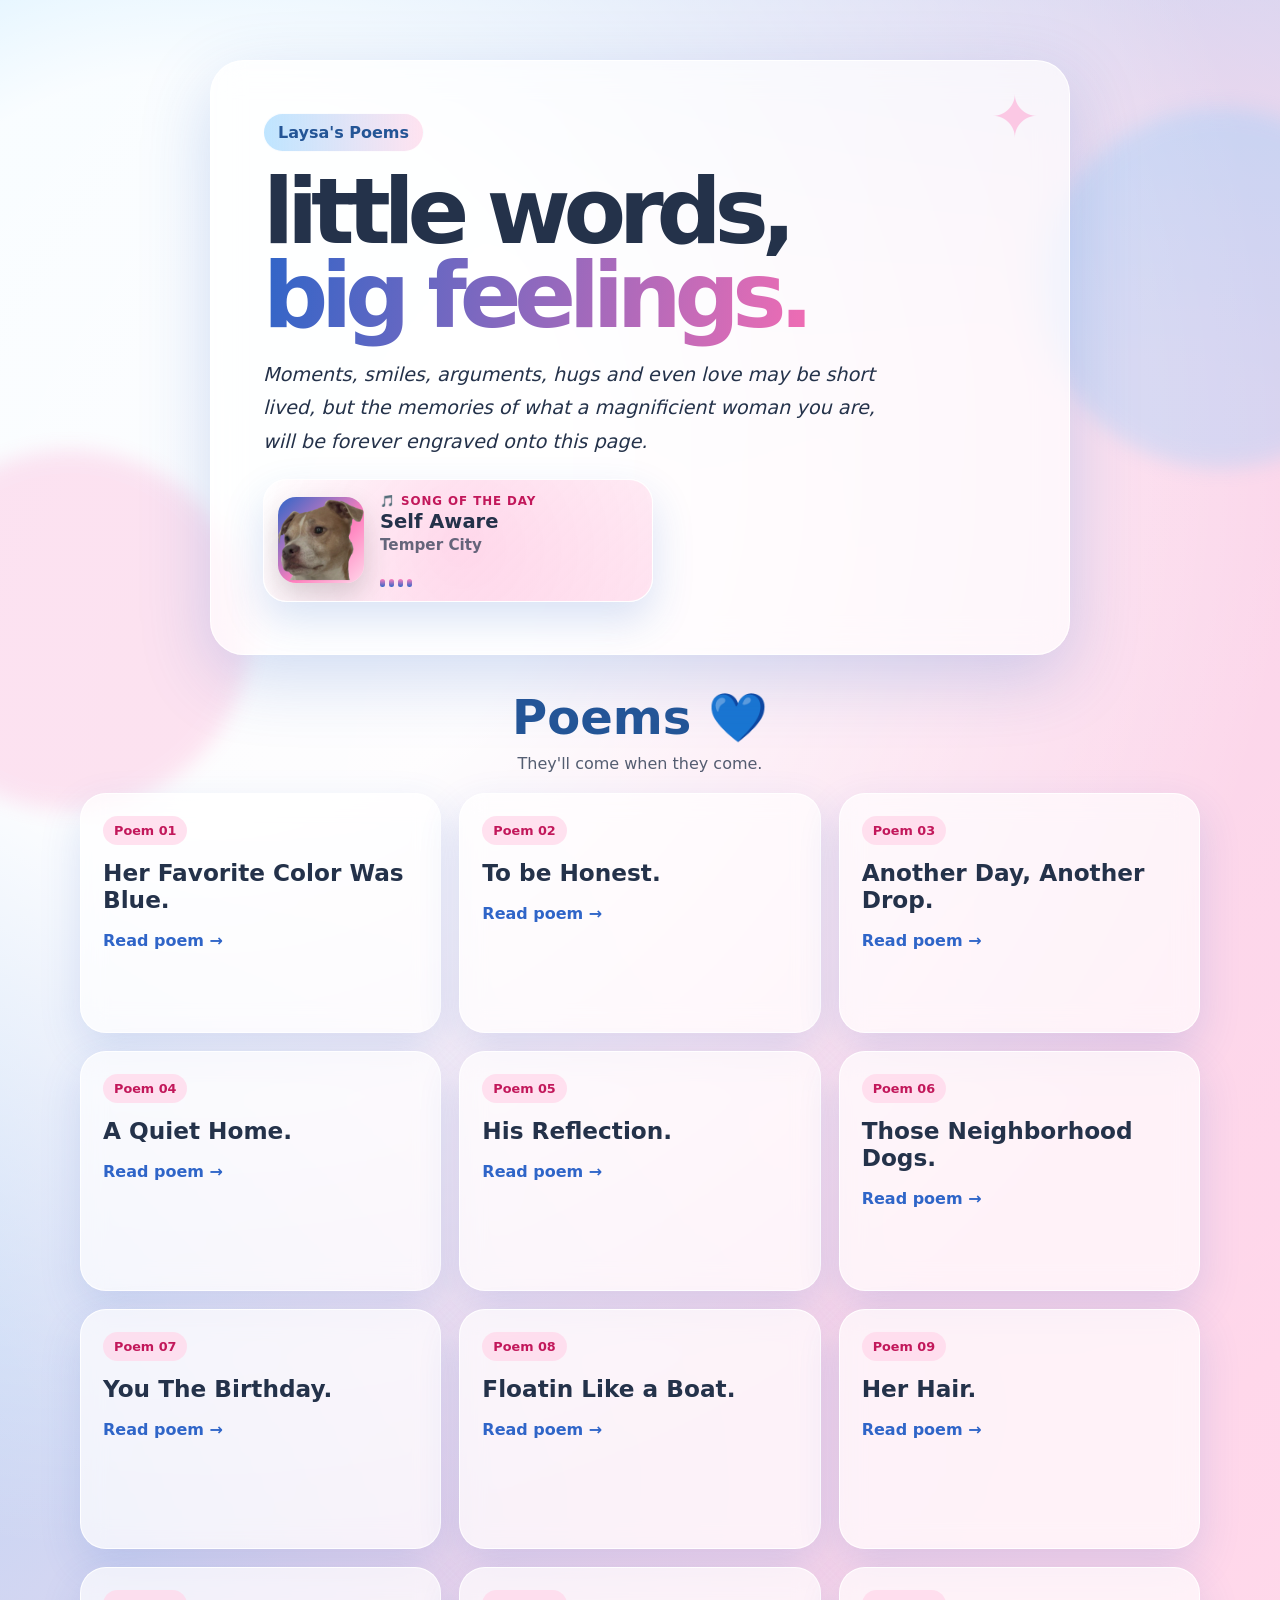
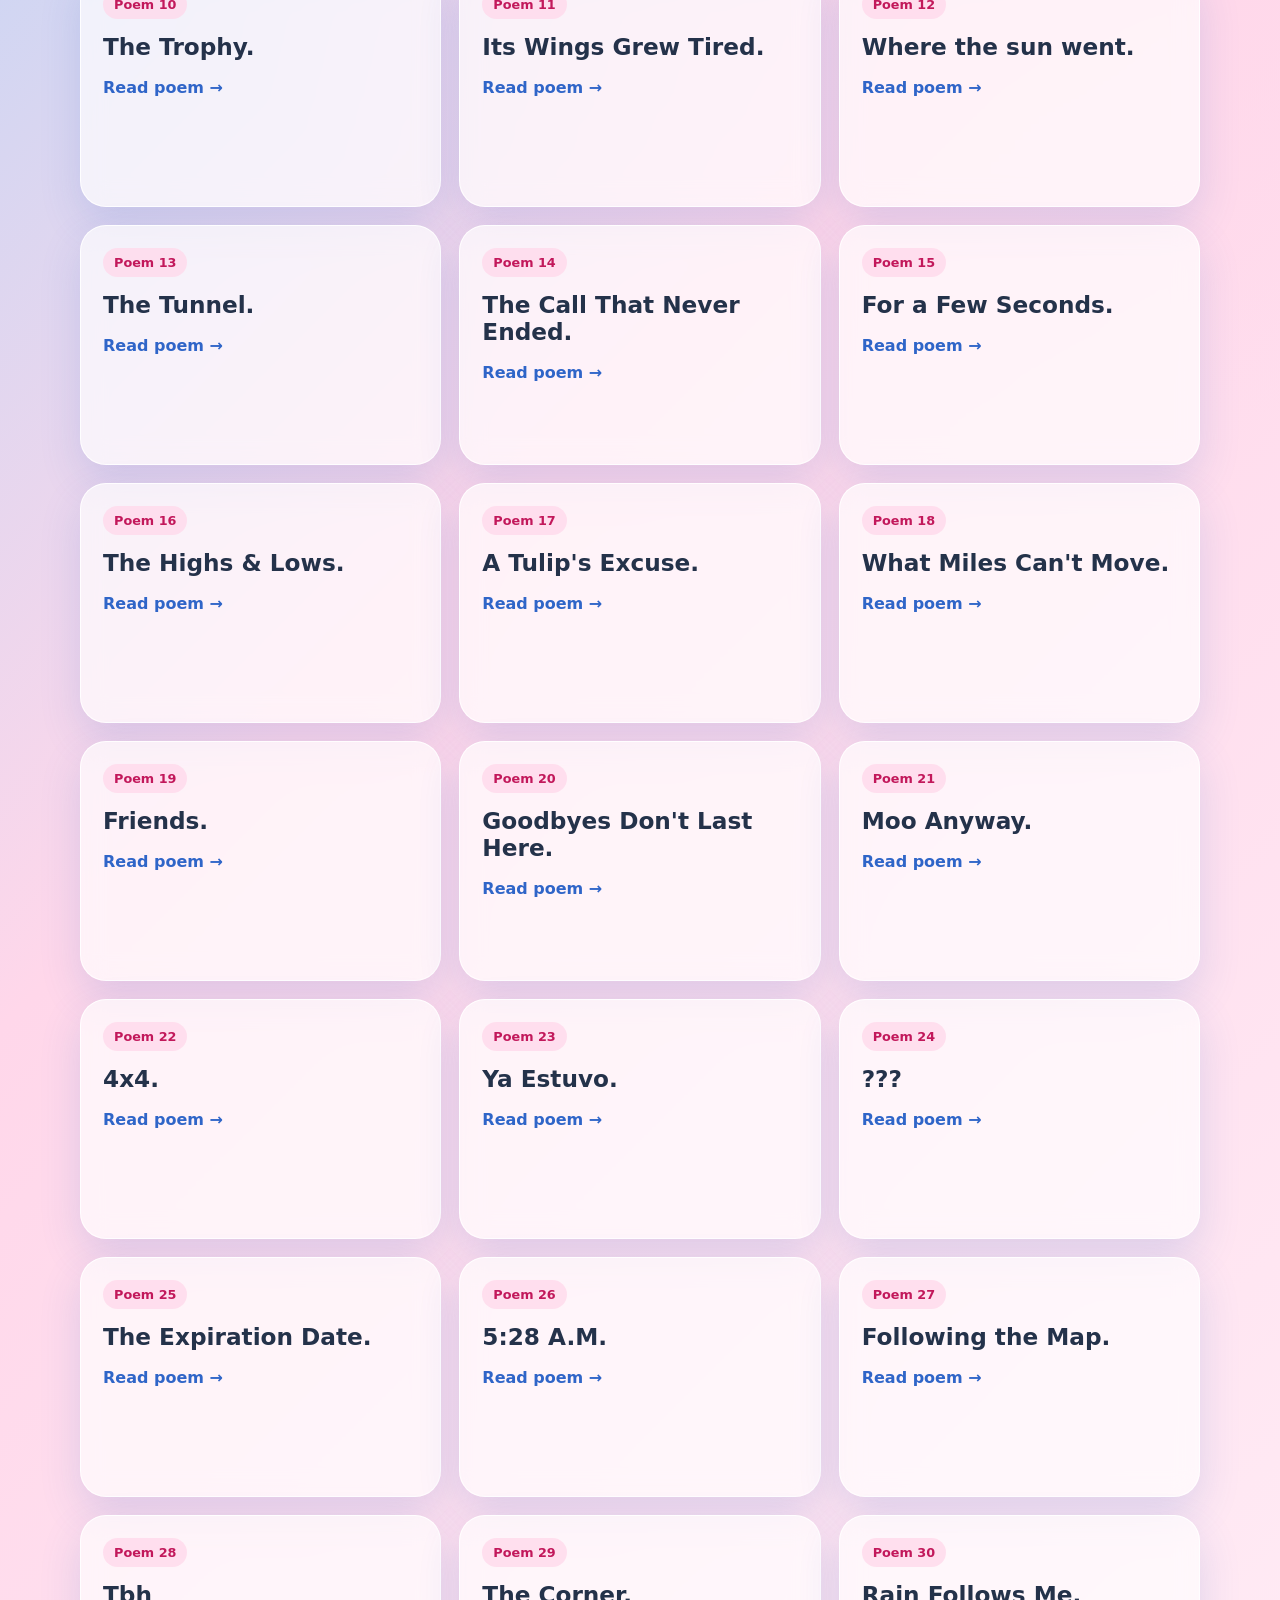
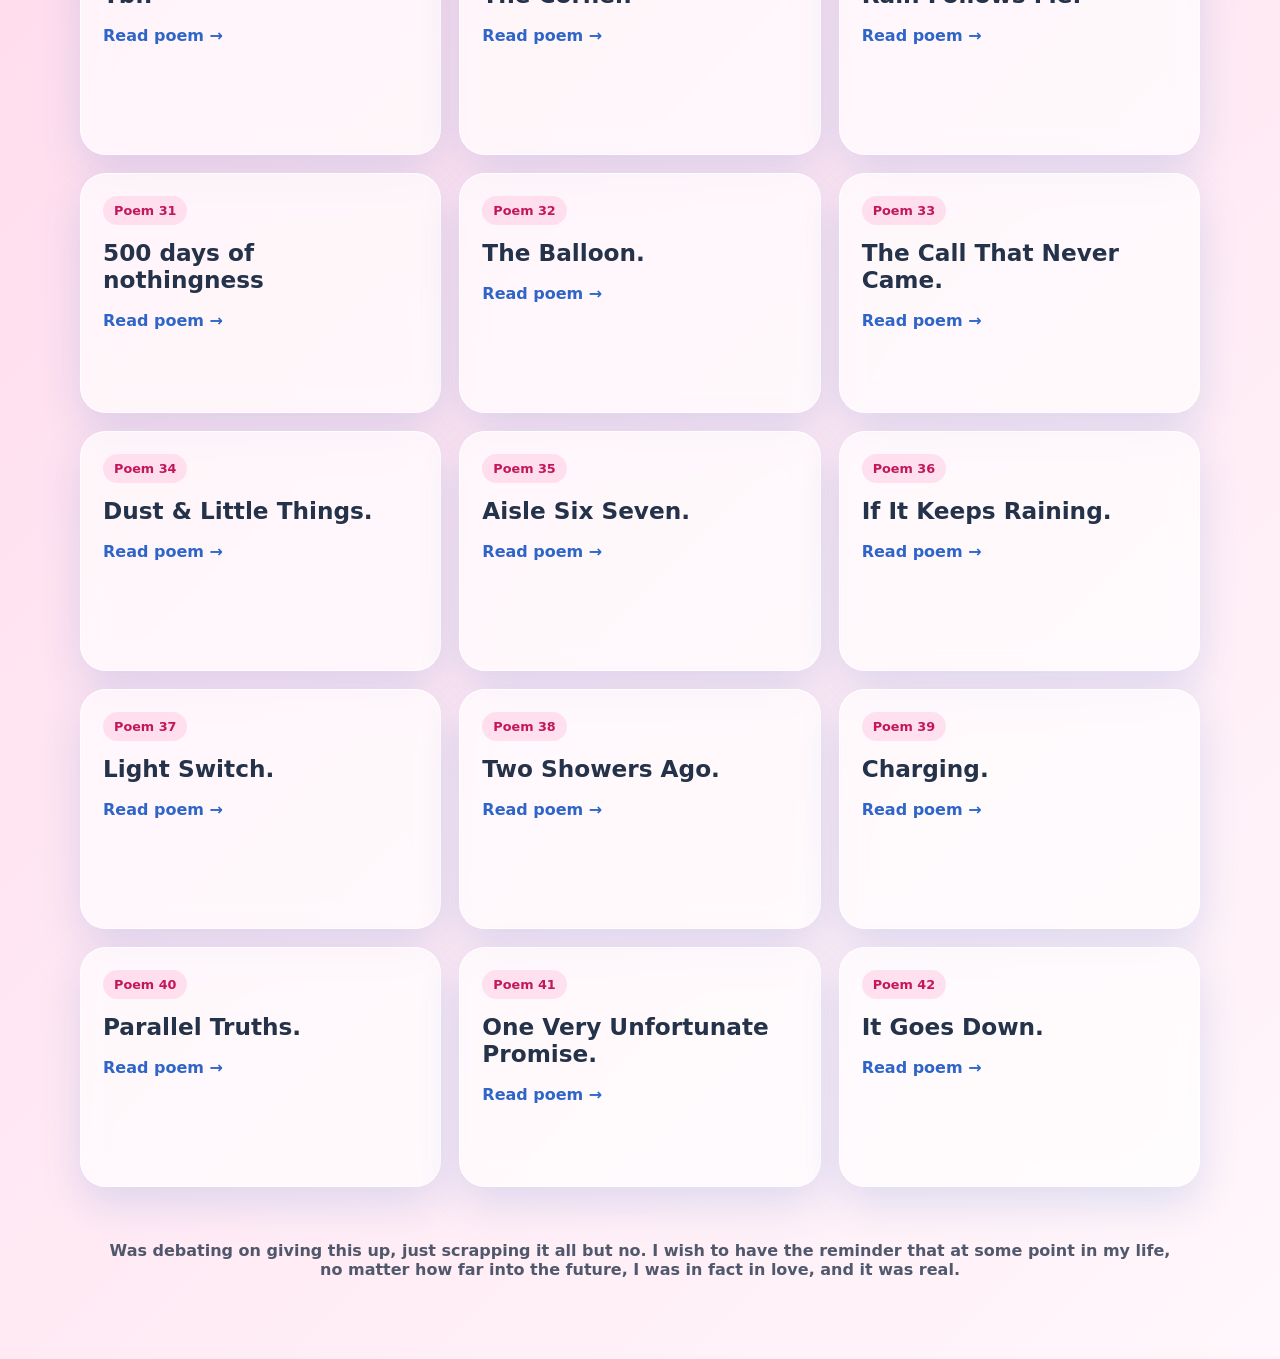
==== commit f3c78e93: "Update index.html" ====
--- a/index.html
+++ b/index.html
@@ -770,8 +770,8 @@
 
   <script>
     const SONG_OF_THE_DAY = {
-      title: "Honey, No Estas",
-      artist: "Bratty",
+      title: "Self Aware",
+      artist: "Temper City",
       cover: "babydog.png"
     };
 
@@ -3411,7 +3411,21 @@
 Has already lasted
 Long enough.`
 },
-
+{
+title: "It Goes Down.",
+date: "Poem 42",
+body: `The liquor only goes one way,
+It burns a little, anyway.
+Some nights win,
+Some nights drown,
+But either way...
+It all goes down.
+
+Life's the same,
+So here's my view:
+Fuck it...
+Cheers to you.`
+},
       ];
 
     const poemGrid = document.getElementById("poemGrid");
